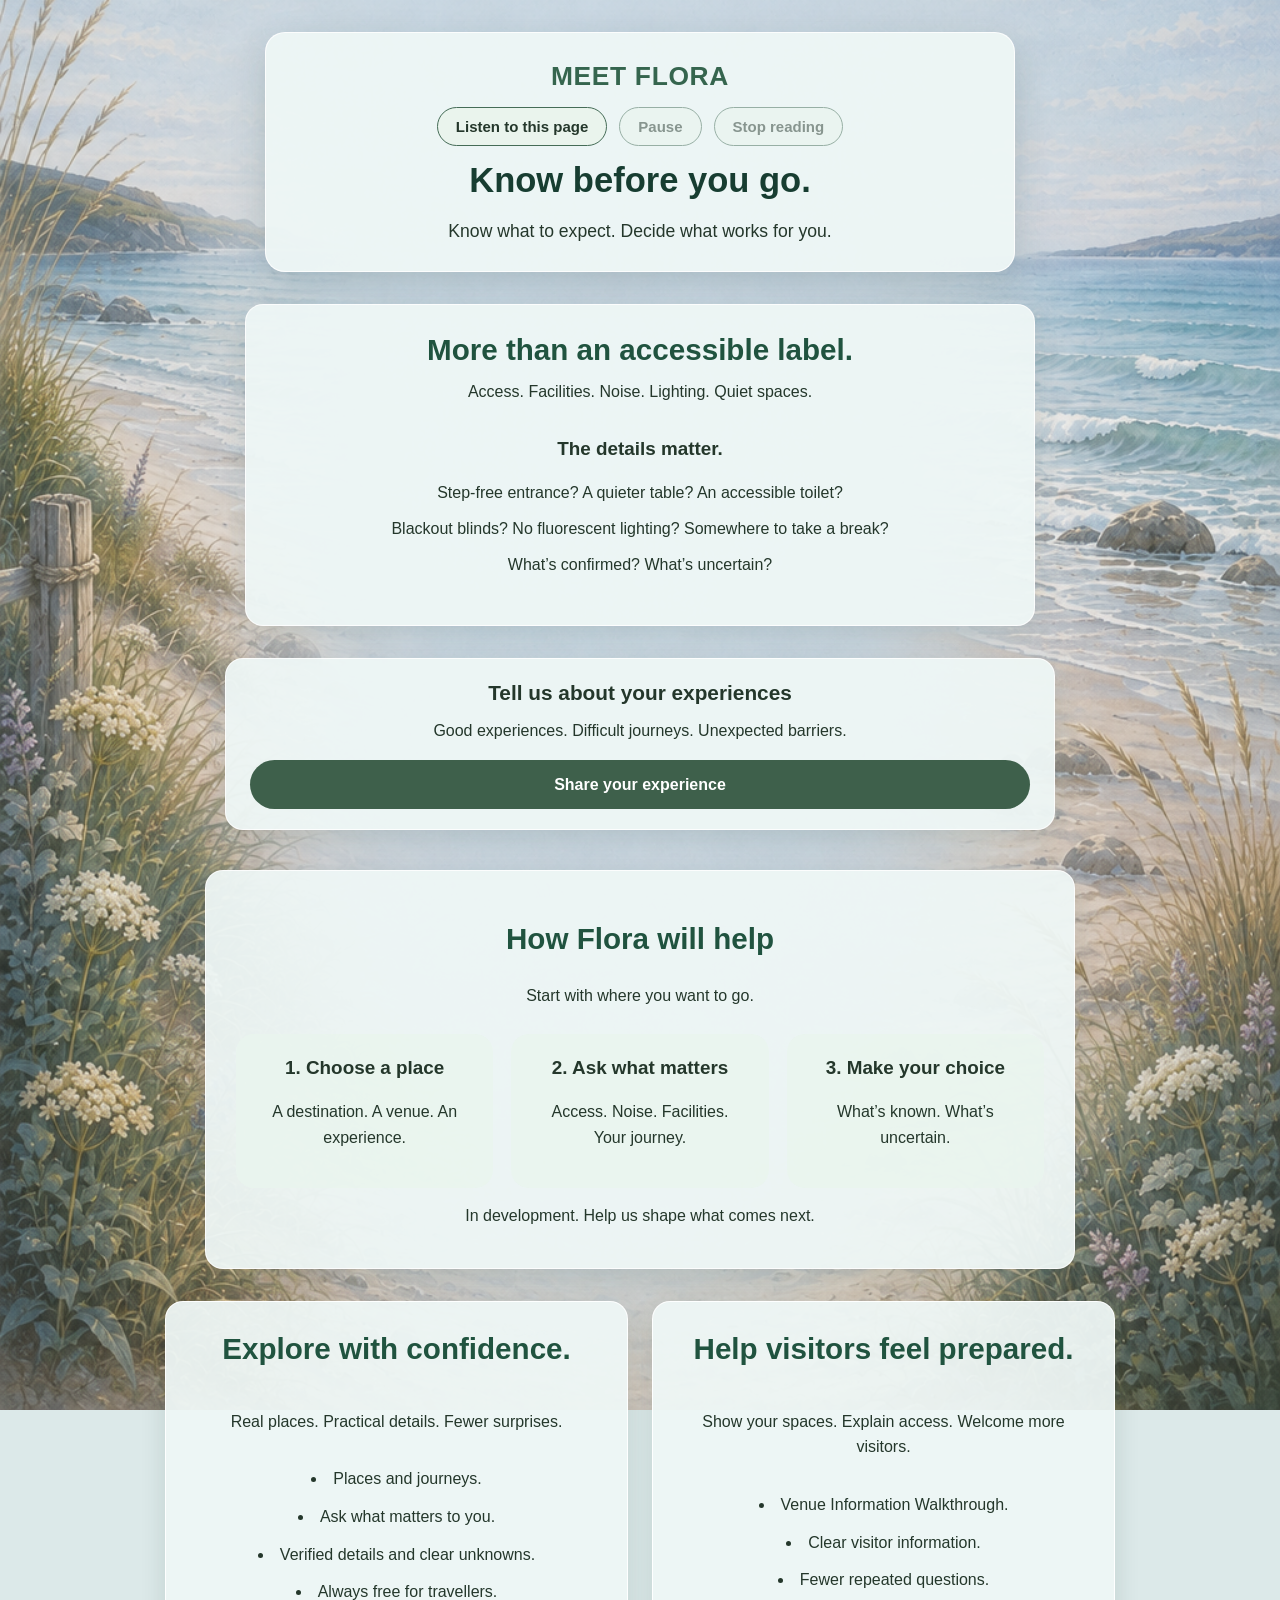
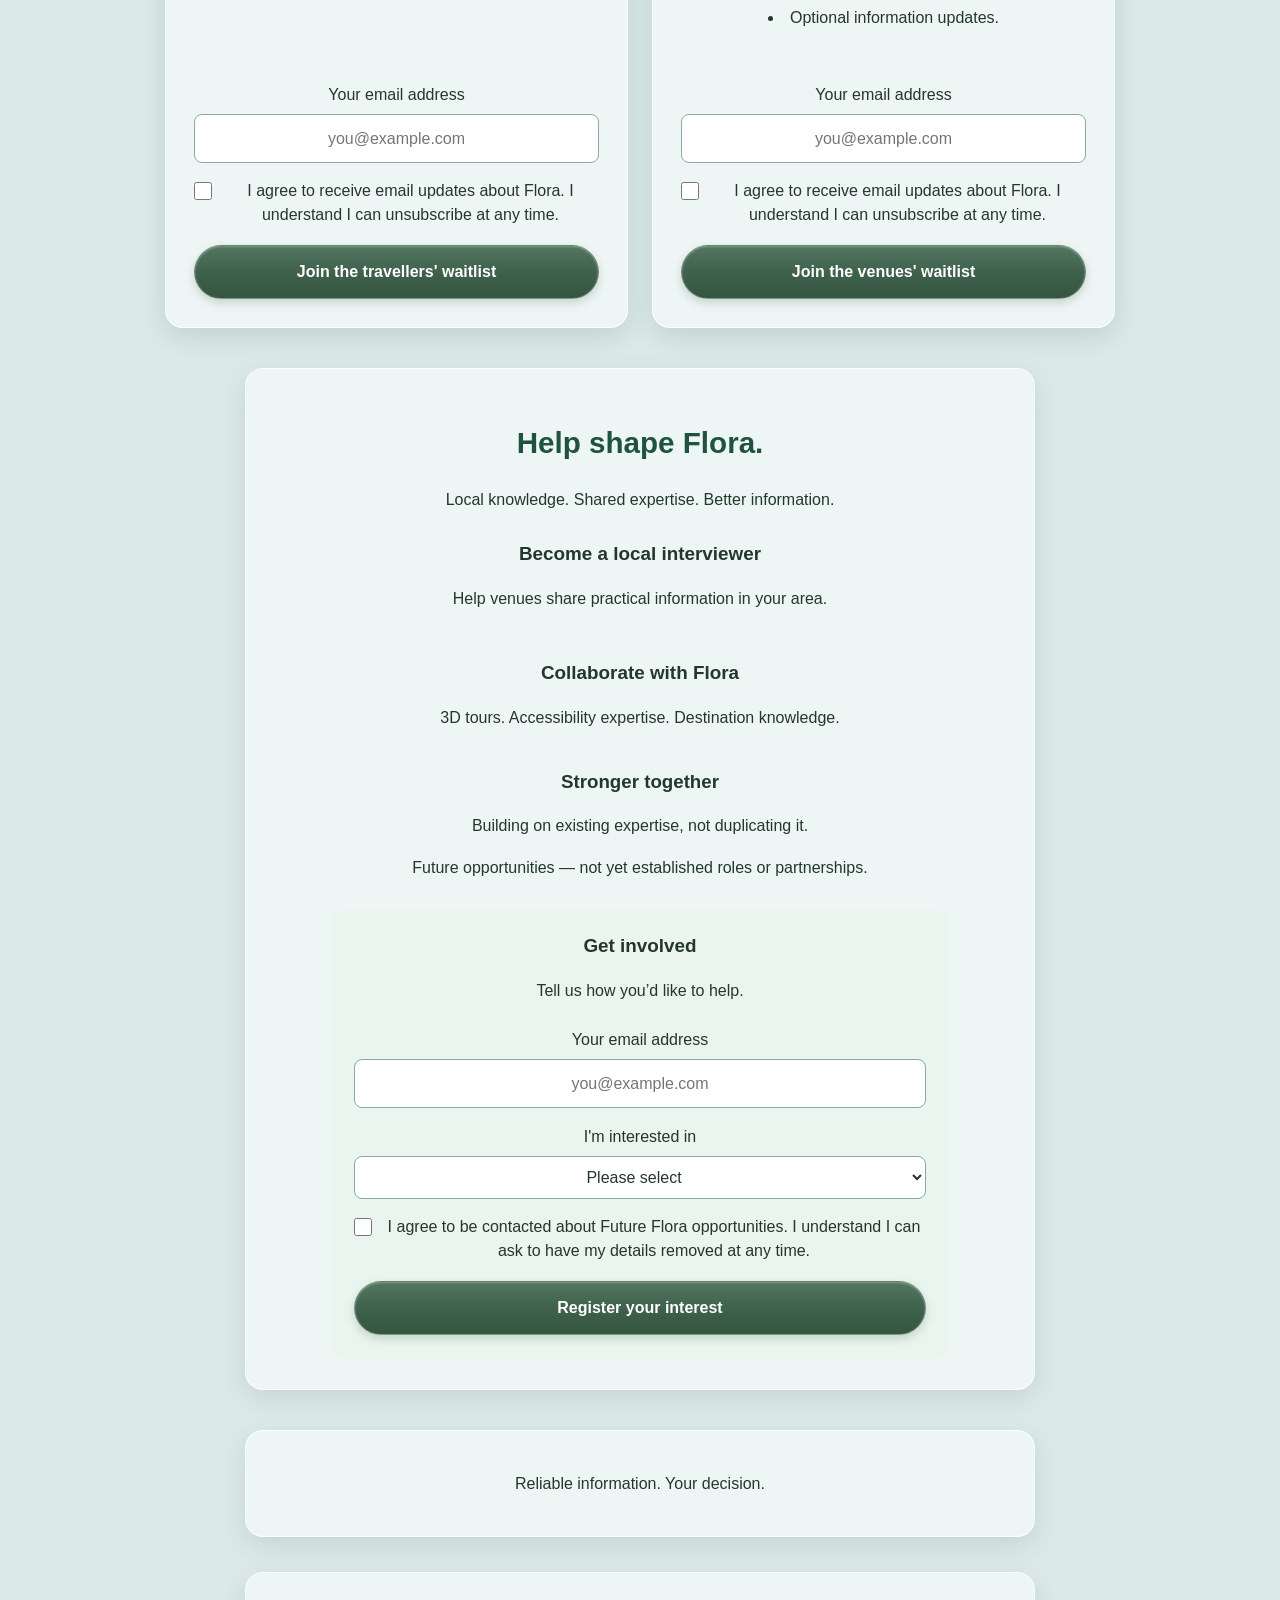
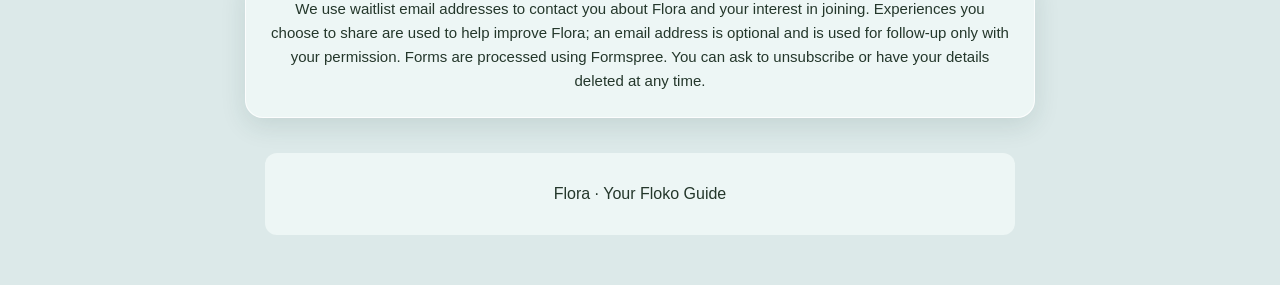
==== index.html @ 8343f41a "Centred_narrower" ====
<!DOCTYPE html>

<html lang="en">
<head>
<meta charset="utf-8"/>
<meta content="width=device-width, initial-scale=1" name="viewport"/>
<title>Meet Flora | Your Floko Guide</title>
<link href="/static/css/flora.css" rel="stylesheet"/>
<style>
* {
    box-sizing: border-box;
}

/* GENERAL PAGE AND BEACH BACKGROUND */

body.flora-conversation-page {
    margin: 0;
    color: #24372b;
    font-family: Arial, Helvetica, sans-serif;
    line-height: 1.6;
    background-color: #dce9e9;
    background-image: url("flora-beach.png");
    background-size: cover;
    background-position: center center;
    background-repeat: no-repeat;
    background-attachment: fixed;
}

.landing {
    max-width: 1050px;
    margin: 0 auto;
    padding: 25px 22px 50px;
    text-align: center;
}

h1, h2, h3 {
    line-height: 1.3;
}

/* INTRODUCTION */

.flora-intro {
    max-width: 860px;
    margin: 0 auto 35px;
    padding: 30px;
    text-align: center;
    background: rgba(235, 245, 247, 0.56);
    border-radius: 20px;
}

.flora-intro h1 {
    font-size: clamp(1.9rem, 3.7vw, 2.8rem);
    margin: 0 0 10px;
}

.flora-intro h2 {
    font-size: clamp(1.15rem, 2.3vw, 1.6rem);
    margin: 0 0 22px;
}

.flora-intro p {
    max-width: 760px;
    margin: 15px auto;
    font-size: 16.5px;
}

/* VOICE CONTROLS */

.flora-voice-controls {
    display: flex;
    flex-wrap: wrap;
    justify-content: center;
    gap: 12px;
    margin: 16px 0 24px;
}

.flora-voice-controls button {
    padding: 10px 18px;
    border: 1px solid #456c57;
    border-radius: 24px;
    background: #eaf4ed;
    color: #24372b;
    font-size: 15px;
    font-weight: 600;
    cursor: pointer;
}

.flora-voice-controls button:hover:not(:disabled) {
    background: #d5e9dc;
}

.flora-voice-controls button:focus-visible {
    outline: 3px solid #24372b;
    outline-offset: 3px;
}

.flora-voice-controls button:disabled {
    opacity: 0.5;
    cursor: not-allowed;
}

/* Soft, translucent panels over the beach photo. */
.flora-intro, .landing-section, .landing-panel, .experience-panel,
.future-flora, .landing-promise, .landing-privacy, .landing-footer {
    -webkit-backdrop-filter: blur(3px);
    backdrop-filter: blur(3px);
}

/* GENERAL SECTIONS */

.landing-section {
    max-width: 850px;
    margin: 40px auto;
    padding: 24px;
    background: rgba(235, 245, 247, 0.68);
    border-radius: 18px;
}

.landing-section > p {
    max-width: 780px;
    margin: 15px auto;
}

.landing-example {
    background: rgba(255,255,255,0.72);
    border-radius: 18px;
    padding: 25px;
    margin: 25px auto 0;
    text-align: left;
}

.landing-example h3 {
    margin-top: 0;
}

/* HOW FLORA WORKS */

.landing-steps {
    display: grid;
    grid-template-columns: repeat(3, minmax(0, 1fr));
    gap: 18px;
    margin-top: 25px;
    text-align: left;
}

.landing-step {
    background: rgba(255,255,255,0.72);
    border-radius: 18px;
    padding: 22px;
    min-width: 0;
}

.landing-step h3 {
    margin-top: 0;
}

/* TRAVELLERS AND VENUES */

.landing-sections {
    display: grid;
    grid-template-columns: repeat(2, minmax(0, 1fr));
    gap: 24px;
    margin: 35px auto;
    text-align: left;
}

.landing-panel {
    display: flex;
    flex-direction: column;
    background: rgba(235, 245, 247, 0.72);
    border-radius: 18px;
    padding: 28px;
    min-width: 0;
}

.landing-panel h2 {
    margin-top: 0;
}

.landing-panel ul,
.future-item ul {
    padding-left: 25px;
}

.landing-panel li,
.future-item li {
    margin-bottom: 12px;
}

/* TRAVELLER COLUMN AND EXPERIENCE BOX */
.experience-panel { max-width: 850px; margin: 30px auto 40px; background: rgba(235,245,247,0.76); border-radius: 18px; padding: 24px 28px; text-align: left; }
.experience-panel h3 { margin: 0 0 12px; font-size: 1.3rem; }
.experience-panel p { margin: 10px 0; }
.experience-panel details { margin-top: 16px; }
.experience-panel summary { display: block; cursor: pointer; text-align: center; padding: 12px 18px; border-radius: 30px; background: #3e604b; color: white; font-weight: bold; }
.experience-panel summary:focus-visible { outline: 3px solid #243f30; outline-offset: 3px; }
.experience-panel textarea { width: 100%; min-height: 130px; padding: 11px 12px; border: 1px solid #8da8a0; border-radius: 8px; font: inherit; resize: vertical; }
.experience-panel .flora-form { margin-top: 16px; }
.experience-panel .flora-form label:not(.waitlist-consent) { display: block; margin: 12px 0 6px; }
.experience-panel .experience-note { font-size: 0.9rem; }

/* FORMS */

.flora-form {
    margin-top: 24px;
    text-align: left;
}

.landing-panel .flora-form {
    margin-top: auto;
    padding-top: 24px;
}

.flora-form > label:not(.waitlist-consent) {
    display: block;
    margin-bottom: 6px;
}

.flora-form input[type="email"],
.flora-form select {
    display: block;
    width: 100%;
    padding: 11px 12px;
    margin-bottom: 16px;
    border: 1px solid #8da8a0;
    border-radius: 8px;
    background: white;
    color: #24372b;
    font: inherit;
    font-size: 16px;
}

.waitlist-consent {
    display: flex;
    align-items: flex-start;
    gap: 10px;
    margin-bottom: 18px;
    font-size: 16px;
    line-height: 1.5;
}

.waitlist-consent input[type="checkbox"] {
    flex: 0 0 18px;
    width: 18px;
    height: 18px;
    margin: 3px 0 0;
    accent-color: #3e604b;
}

.waitlist-consent span {
    flex: 1;
}

/* GREEN BUTTONS */

.flora-form button {
    display: block;
    width: 100%;
    padding: 13px 18px;
    margin-top: 15px;
    background: linear-gradient(
        180deg,
        #52765f 0%,
        #3e604b 55%,
        #345540 100%
    );
    color: white;
    border: 1px solid rgba(255,255,255,0.25);
    border-radius: 30px;
    box-shadow:
        inset 0 1px 2px rgba(255,255,255,0.28),
        0 4px 10px rgba(30,60,40,0.18);
    font: inherit;
    font-weight: bold;
    cursor: pointer;
}

.flora-form button:hover {
    background: #486b54;
}

.flora-form button:focus-visible {
    outline: 3px solid #243f30;
    outline-offset: 3px;
}

/* FUTURE FLORA */

.future-flora {
    background: rgba(235, 245, 247, 0.72);
    border-radius: 18px;
    padding: 30px;
    margin: 40px auto;
}

.future-grid {
    display: grid;
    grid-template-columns: 1fr;
    max-width: 720px;
    gap: 24px;
    margin: 25px auto 0;
    text-align: left;
}

.future-item {
    padding: 5px 12px;
}

.future-item h3 {
    margin-top: 0;
}

.future-registration {
    max-width: 620px;
    margin: 30px auto 0;
    padding: 24px;
    background: rgba(255,255,255,0.72);
    border-radius: 16px;
    text-align: left;
}

.future-registration h3 {
    margin-top: 0;
    text-align: center;
}

.future-note {
    font-size: 16px;
}

/* PROMISE AND FOOTER */

.landing-promise,
.landing-privacy {
    max-width: 760px;
    margin: 35px auto;
    padding: 24px;
    background: rgba(235,245,247,0.72);
    border-radius: 18px;
}

.landing-privacy {
    font-size: 15px;
}

.landing-footer {
    margin-top: 35px;
    padding: 12px;
    background: rgba(235,245,247,0.72);
    border-radius: 12px;
}

/* MOBILE */

@media (max-width: 680px) {
    body.flora-conversation-page {
        background-attachment: scroll;
        background-position: center top;
        background-size: cover;
    }

    .landing {
        padding: 16px 14px 30px;
    }

    .flora-intro {
        padding: 24px 18px;
        background: rgba(235,245,247,0.76);
    }

    .flora-intro p {
        font-size: 16px;
    }

    .landing-sections,
    .landing-steps,
    .future-grid {
        grid-template-columns: 1fr;
    }

    .landing-section,
    .landing-panel,
    .landing-step,
    .landing-example,
    .future-flora {
        padding: 20px;
    }

    .future-registration {
        padding: 18px;
    }

    .landing-section h2,
    .landing-panel h2,
    .future-flora h2,
    .landing-promise h2 {
        font-size: 1.6rem;
    }
}

.landing-section h2,
.landing-panel h2,
.future-flora h2,
.landing-promise h2 {
    line-height: 1.3;
}

@media (min-width: 681px) {
    .landing-section h2,
    .landing-panel h2,
    .future-flora h2,
    .landing-promise h2 {
        font-size: 1.85rem;
    }
}

.landing-step h3,
.landing-example h3,
.future-item h3,
.future-registration h3 {
    font-size: 1.18rem;
}

@media (prefers-reduced-motion: reduce) {
    html {
        scroll-behavior: auto;
    }
}

/* COASTAL FLORA: clearer hierarchy, more coastline, fewer pale boxes */
.landing { max-width: 1120px; padding-top: 32px; }
.flora-intro {
    max-width: 790px;
    padding: 30px 30px 38px;
    margin-bottom: 48px;
    background: linear-gradient(135deg, rgba(250,253,249,.94), rgba(235,247,242,.84));
    border: 1px solid rgba(255,255,255,.85);
    box-shadow: 0 12px 35px rgba(25,62,59,.17);
}
.flora-kicker { margin: 0 0 8px !important; font-size: .86rem !important; font-weight: 800; letter-spacing: .18em; color: #35654e; }
.flora-intro h1 { font-size: clamp(2.45rem,5.2vw,4rem); line-height: 1.12; margin: 20px 0 12px; color: #173d31; }
.flora-intro > p:last-child { font-size: clamp(1.05rem,1.8vw,1.3rem); font-weight: 500; margin-bottom: 0; }
.flora-voice-controls { margin: 10px 0 14px; }
.landing-section, .experience-panel, .future-flora, .landing-promise, .landing-privacy {
    max-width: 790px;
    background: rgba(250,253,250,.88);
    border: 1px solid rgba(255,255,255,.8);
    box-shadow: 0 8px 26px rgba(25,62,59,.12);
    -webkit-backdrop-filter: none;
    backdrop-filter: none;
}
.landing-section { margin: 32px auto; padding: 24px 30px; }
.landing-section h2, .future-flora h2 { color: #20533f; }
.landing-example, .landing-step, .future-registration { background: rgba(234,245,238,.88); }
.landing-sections { max-width: 900px; background: transparent; margin: 32px auto; }
.landing-panel { background: rgba(250,253,250,.94); border: 1px solid rgba(255,255,255,.9); box-shadow: 0 8px 26px rgba(25,62,59,.14); }
.landing-panel h2 { color: #20533f; }
.landing-footer { max-width: 790px; background: rgba(250,253,250,.85); }
@media (max-width:680px) {
 .landing { padding: 16px 12px 30px; }
 .flora-intro { padding: 22px 16px 26px; margin-bottom: 28px; }
 .flora-intro h1 { font-size: clamp(2.15rem,9vw,3rem); }
 .landing-section, .experience-panel, .future-flora, .landing-promise, .landing-privacy { background: rgba(250,253,250,.95); }
 .landing-section { padding: 20px; }
}
/* Coastal refinement: compact top cards and clear primary headline */
@media (min-width: 681px) {
  .flora-intro { max-width: 620px; padding: 22px 26px 28px; margin-bottom: 28px; }
  .flora-intro h1 { font-size: clamp(2.6rem, 4.5vw, 3.65rem); margin: 12px 0 10px; }
  .landing > .landing-section:first-of-type { max-width: 660px; padding: 22px 24px; }
  .landing > .landing-section:first-of-type .landing-example { padding: 17px 22px; margin-top: 16px; }
  .landing > .landing-section:first-of-type h2 { margin: 4px 0 10px; }
  .landing > .landing-section:first-of-type p { margin: 10px auto; }
}
.flora-intro .flora-kicker { font-size: .88rem !important; letter-spacing: .12em; }
.flora-intro h1 { font-weight: 800; }
@media (max-width: 680px) {
  .flora-intro { max-width: 100%; }
  .landing > .landing-section:first-of-type { max-width: 100%; }
}

/* Coastal refinement 2: balanced headings and compact opening panels */
@media (min-width: 681px) {
  .flora-intro { max-width: 690px; padding: 22px 30px 26px; margin-bottom: 26px; }
  .flora-intro .flora-kicker { font-size: 1.65rem !important; letter-spacing: .025em; margin: 0 0 8px !important; }
  .flora-intro h1 { font-size: clamp(2.3rem, 3.1vw, 2.8rem); margin: 10px 0 8px; line-height: 1.2; }
  .flora-intro > p:last-child { font-size: 1.1rem; }
  .landing > .landing-section:first-of-type { max-width: 690px; padding: 22px 24px; }
  .landing > .landing-section:first-of-type .landing-example { max-width: 620px; padding: 16px 20px; }
  .landing > .experience-panel { max-width: 690px; padding: 20px 24px; }
}
@media (max-width: 680px) {
  .flora-intro .flora-kicker { font-size: 1.35rem !important; letter-spacing: .025em; }
  .flora-intro h1 { font-size: clamp(2rem, 7vw, 2.55rem); }
}

/* Coastal refinement 3: consistent panels and better proportions */
@media (min-width: 681px) {
  .flora-intro { max-width: 720px; }
  .flora-intro h1 { font-size: clamp(2.15rem, 2.7vw, 2.65rem); white-space: nowrap; }
  .landing > .experience-panel { max-width: 620px; }
}
/* Keep each panel a single even tone, including behind its writing. */
.flora-intro, .landing-section, .experience-panel, .landing-panel,
.future-flora, .landing-promise, .landing-privacy, .landing-footer {
  background: rgba(239, 247, 246, .94);
  -webkit-backdrop-filter: none;
  backdrop-filter: none;
}
/* The example is part of its parent panel, not a differently tinted patch. */
.landing-example { background: transparent; }
@media (max-width: 680px) {
  .flora-intro h1 { font-size: clamp(1.75rem, 6.6vw, 2.45rem); }
  .flora-intro, .landing-section, .experience-panel { background: rgba(239,247,246,.96); }
}

/* Keep the opening panels in a gentle stepped width hierarchy. */
@media (min-width: 681px) {
  .flora-intro { max-width: 650px; }
  .landing > .landing-section:first-of-type { max-width: 720px; }
  .landing > .experience-panel { max-width: 620px; }
}

/* Visibly stepped widths: larger differences between panels. */
@media (min-width: 681px) {
  .landing > header.flora-intro { width: 100%; max-width: 550px; }
  .landing > section.landing-section:first-of-type { width: 100%; max-width: 680px; }
  .landing > section.experience-panel { width: 100%; max-width: 740px; }
  .landing > section.experience-panel + section.landing-section { width: 100%; max-width: 800px; }
}

/* Progressive, centred panel widths, desktop only. */
@media (min-width: 681px) {
  main.landing > header.flora-intro {
    width: 100% !important; max-width: 750px !important;
    margin-left: auto !important; margin-right: auto !important;
  }
  main.landing > section.landing-section:first-of-type {
    width: 100% !important; max-width: 825px !important;
    margin-left: auto !important; margin-right: auto !important;
  }
  main.landing > section.experience-panel {
    width: 100% !important; max-width: 900px !important;
    margin-left: auto !important; margin-right: auto !important;
  }
  main.landing > section.experience-panel + section.landing-section {
    width: 100% !important; max-width: 950px !important;
    margin-left: auto !important; margin-right: auto !important;
  }
  main.landing > div.landing-sections {
    width: 100% !important; max-width: 1050px !important;
    margin-left: auto !important; margin-right: auto !important;
  }
}
main.landing > section.landing-section:first-of-type,
main.landing > section.experience-panel {
  text-align: center;
}
main.landing > section.landing-section:first-of-type .landing-example {
  text-align: center;
}
main.landing > section.experience-panel details { text-align: center; }
main.landing > section.experience-panel details[open] .flora-form { text-align: left; }

/* Centre the closing Flora signature panel without altering other sections. */
main.landing > footer.landing-footer {
  width: 100%;
  max-width: 790px;
  margin-left: auto !important;
  margin-right: auto !important;
  text-align: center;
}

/* Final layout: restrained, progressively wider panels and centred copy. */
@media (min-width: 681px) {
  main.landing > header.flora-intro { max-width: 750px !important; }
  main.landing > section.landing-section:first-of-type { max-width: 790px !important; }
  main.landing > section.experience-panel { max-width: 830px !important; }
  main.landing > section.experience-panel + section.landing-section { max-width: 870px !important; }
  main.landing > div.landing-sections { max-width: 950px !important; }
}
main.landing > header.flora-intro,
main.landing > section.landing-section,
main.landing > section.experience-panel,
main.landing > div.landing-sections,
main.landing > section.future-flora,
main.landing > section.landing-promise,
main.landing > p.landing-privacy,
main.landing > footer.landing-footer {
  margin-left: auto !important;
  margin-right: auto !important;
  text-align: center !important;
}
main.landing .landing-panel,
main.landing .landing-step,
main.landing .future-item,
main.landing .future-registration { text-align: center !important; }
main.landing .landing-panel ul,
main.landing .future-item ul {
  list-style-position: inside;
  padding-left: 0;
  text-align: center;
}
main.landing .flora-form { text-align: center !important; }
main.landing .flora-form label { text-align: center !important; }
main.landing .flora-form input[type="email"],
main.landing .flora-form select { text-align: center; }
main.landing .waitlist-consent { justify-content: center; }
main.landing > footer.landing-footer { max-width: 750px !important; }

</style>
</head>
<body class="flora-conversation-page">
<main class="landing">
<!-- INTRODUCTION -->
<header class="flora-intro">
<p class="flora-kicker">MEET FLORA</p>
<div aria-label="Page audio controls" class="flora-voice-controls" role="group">
<button id="flora-listen" type="button">Listen to this page
            </button>
<button disabled="" id="flora-pause" type="button">Pause
            </button>
<button disabled="" id="flora-stop" type="button">Stop reading
            </button>
</div>
<h1>Know before you go.</h1>
<p>Know what to expect. Decide what works for you.</p>


</header>
<!-- WHY FLORA -->
<section class="landing-section">
<h2>More than an accessible label.</h2>
<p>Access. Facilities. Noise. Lighting. Quiet spaces.</p>


<div class="landing-example">
<h3>The details matter.</h3>
<p>Step-free entrance? A quieter table? An accessible toilet?</p>
<p>Blackout blinds? No fluorescent lighting? Somewhere to take a break?</p>
<p>What’s confirmed? What’s uncertain?</p>

</div>
</section>
<!-- VISITOR EXPERIENCES -->
<section aria-labelledby="experience-heading" class="experience-panel">
<h3 id="experience-heading">Tell us about your experiences</h3>
<p>Good experiences. Difficult journeys. Unexpected barriers.</p>

<details>
<summary>Share your experience</summary>
<!-- Uses the existing traveller Formspree inbox until a dedicated form is configured. -->
<form action="https://formspree.io/f/xoeenlkw" class="flora-form" method="POST">
<input name="submission_type" type="hidden" value="Flora experience"/>
<label for="experience-message">What happened?</label>
<textarea id="experience-message" maxlength="5000" name="experience" placeholder="Tell us what worked well, what was difficult, or what information would have helped." required=""></textarea>
<label for="experience-email">Email address (optional)</label>
<input autocomplete="email" id="experience-email" name="email" placeholder="you@example.com" type="email"/>
<label class="waitlist-consent">
<input name="follow_up_permission" type="checkbox" value="yes"/>
<span>You may contact me about this experience (optional).</span>
</label>
<p class="experience-note">Please avoid including sensitive personal or medical details. Your experience may help improve Flora; we won't publish your story without asking you first.</p>
<button type="submit">Send your experience</button>
</form>
</details>
</section>
<!-- HOW FLORA WILL HELP -->
<section class="landing-section">
<h2>How Flora will help</h2>
<p>Start with where you want to go.</p>
<div class="landing-steps">
<div class="landing-step">
<h3>1. Choose a place</h3>
<p>A destination. A venue. An experience.</p>
</div>
<div class="landing-step">
<h3>2. Ask what matters</h3>
<p>Access. Noise. Facilities. Your journey.</p>
</div>
<div class="landing-step">
<h3>3. Make your choice</h3>
<p>What’s known. What’s uncertain.</p>
</div>
</div>
<p class="future-note">In development. Help us shape what comes next.</p>
</section>
<!-- TRAVELLERS AND VENUES -->
<div class="landing-sections">
<section class="landing-panel">
<h2>Explore with confidence.</h2>
<p>Real places. Practical details. Fewer surprises.</p>
<ul>
<li>Places and journeys.</li>
<li>Ask what matters to you.</li>
<li>Verified details and clear unknowns.</li>
<li>Always free for travellers.</li>
</ul>
<form action="https://formspree.io/f/xoeenlkw" class="flora-form" method="POST">
<label for="traveller-email">
                    Your email address
                </label>
<input autocomplete="email" id="traveller-email" name="email" placeholder="you@example.com" required="" type="email"/>
<label class="waitlist-consent">
<input name="consent" required="" type="checkbox" value="yes"/>
<span>
                        I agree to receive email updates about Flora.
                        I understand I can unsubscribe at any time.
                    </span>
</label>
<button type="submit">
                    Join the travellers' waitlist
                </button>
</form>
</section>
<section class="landing-panel">
<h2>Help visitors feel prepared.</h2>
<p>Show your spaces. Explain access. Welcome more visitors.</p>
<ul>
<li>Venue Information Walkthrough.</li>
<li>Clear visitor information.</li>
<li>Fewer repeated questions.</li>
<li>Optional information updates.</li>
</ul>
<form action="https://formspree.io/f/mgaalznz" class="flora-form" method="POST">
<label for="venue-email">
                    Your email address
                </label>
<input autocomplete="email" id="venue-email" name="email" placeholder="you@example.com" required="" type="email"/>
<label class="waitlist-consent">
<input name="consent" required="" type="checkbox" value="yes"/>
<span>
                        I agree to receive email updates about Flora.
                        I understand I can unsubscribe at any time.
                    </span>
</label>
<button type="submit">
                    Join the venues' waitlist
                </button>
</form>
</section>
</div>
<!-- FUTURE FLORA -->
<section class="future-flora">
<h2>Help shape Flora.</h2>
<p>Local knowledge. Shared expertise. Better information.</p>

<div class="future-grid">
<div class="future-item">
<h3>Become a local interviewer</h3>
<p>Help venues share practical information in your area.</p>

</div>
<div class="future-item">
<h3>Collaborate with Flora</h3>
<p>3D tours. Accessibility expertise. Destination knowledge.</p>


</div>
</div>
<h3>Stronger together</h3>
<p>Building on existing expertise, not duplicating it.</p>
<p class="future-note">Future opportunities — not yet established roles or partnerships.</p>
<!-- FUTURE FLORA FORM -->
<div class="future-registration">
<h3>Get involved</h3>
<p>Tell us how you’d like to help.</p>
<form action="https://formspree.io/f/myeebzgp" class="flora-form" method="POST">
<label for="future-email">
                    Your email address
                </label>
<input autocomplete="email" id="future-email" name="email" placeholder="you@example.com" required="" type="email"/>
<label for="future-interest">
                    I'm interested in
                </label>
<select id="future-interest" name="interest" required="">
<option disabled="" selected="" value="">
                        Please select
                    </option>
<option value="local-interviewer">
                        Becoming a local venue interviewer
                    </option>
<option value="collaboration">
                        Collaborating with Flora
                    </option>
<option value="both">
                        Both
                    </option>
</select>
<label class="waitlist-consent">
<input name="consent" required="" type="checkbox" value="yes"/>
<span>
                        I agree to be contacted about
                        Future Flora opportunities.
                        I understand I can ask to have
                        my details removed at any time.
                    </span>
</label>
<button type="submit">
                    Register your interest
                </button>
</form>
</div>
</section>
<!-- CLOSING THOUGHT -->
<section class="landing-promise">
<p>Reliable information. Your decision.</p>
</section>
<!-- PRIVACY -->
<p class="landing-privacy">
        We use waitlist email addresses to contact you about Flora
        and your interest in joining. Experiences you choose to share
        are used to help improve Flora; an email address is optional
        and is used for follow-up only with your permission.
        Forms are processed using Formspree.
        You can ask to unsubscribe or have your
        details deleted at any time.
    </p>
<footer class="landing-footer">
<p>Flora · Your Floko Guide</p>
</footer>
</main>
<script>
document.addEventListener("DOMContentLoaded", function () {
    const listenButton = document.getElementById("flora-listen");
    const pauseButton = document.getElementById("flora-pause");
    const stopButton = document.getElementById("flora-stop");
    const page = document.querySelector("main.landing");

    if (!listenButton || !pauseButton || !stopButton || !page) {
        return;
    }


    const synth = window.speechSynthesis;
    const browserVoiceAvailable = "speechSynthesis" in window;

    let paragraphs = [];
    let currentIndex = 0;
    let reading = false;
    let paused = false;
    let session = 0;
    let currentAudio = null;
    let currentAudioUrl = null;
    let activeRequest = null;

    function chooseVoice() {
        if (!browserVoiceAvailable) return null;

        const voices = synth.getVoices();

        return (
            voices.find(v =>
                v.lang === "en-GB" &&
                v.name.includes("Libby Online")
            ) ||
            voices.find(v => v.lang === "en-GB") ||
            null
        );
    }

    function updateButtons() {
        listenButton.disabled = reading;
        pauseButton.disabled = !reading;
        stopButton.disabled = !reading;

        pauseButton.textContent = paused
            ? "Resume"
            : "Pause";

        pauseButton.setAttribute(
            "aria-label",
            paused ? "Resume reading" : "Pause reading"
        );
    }

    function clearAudio() {
        if (currentAudio) {
            currentAudio.pause();
            currentAudio.onended = null;
            currentAudio.onerror = null;
            currentAudio = null;
        }

        if (currentAudioUrl) {
            URL.revokeObjectURL(currentAudioUrl);
            currentAudioUrl = null;
        }
    }

    function stopReading() {
        session++;
        reading = false;
        paused = false;

        if (activeRequest) {
            activeRequest.abort();
            activeRequest = null;
        }

        clearAudio();

        if (browserVoiceAvailable) {
            synth.cancel();
        }

        updateButtons();
    }

    function speakWithLibby(text, mySession) {
        if (!browserVoiceAvailable) {
            stopReading();
            return;
        }

        const speech = new SpeechSynthesisUtterance(text);
        const voice = chooseVoice();

        if (voice) speech.voice = voice;

        speech.lang = "en-GB";
        speech.rate = 0.95;
        speech.pitch = 1;
        speech.volume = 1;

        speech.onend = function () {
            if (mySession !== session) return;
            currentIndex++;
            speakNext(mySession);
        };

        speech.onerror = function (event) {
            if (mySession !== session) return;

            if (event.error !== "canceled" &&
                event.error !== "interrupted") {
                stopReading();
            }
        };

        synth.speak(speech);

        if (paused) synth.pause();
    }

    async function speakNext(mySession) {
        if (!reading || paused || mySession !== session) {
            return;
        }

        if (currentIndex >= paragraphs.length) {
            stopReading();
            return;
        }

        const text = paragraphs[currentIndex];

        // Static GitHub Pages cannot run the Python Cartesia endpoint.
        // Use browser speech there; use Cartesia when served by the Python app.
        const staticHosting = window.location.hostname.endsWith("github.io");
        if (staticHosting || text.length > 500) {
            speakWithLibby(text, mySession);
            return;
        }

        const controller = new AbortController();
        activeRequest = controller;

        try {
            const response = await fetch("/api/flora/voice", {
                method: "POST",
                headers: {
                    "Content-Type": "application/json"
                },
                body: JSON.stringify({ text: text }),
                signal: controller.signal
            });

            if (!response.ok) {
                throw new Error("Voice service unavailable");
            }

            const audioBlob = await response.blob();

            if (mySession !== session || !reading) return;

            activeRequest = null;

            currentAudioUrl = URL.createObjectURL(audioBlob);
            currentAudio = new Audio(currentAudioUrl);

            currentAudio.onended = function () {
                if (mySession !== session) return;

                clearAudio();
                currentIndex++;
                speakNext(mySession);
            };

            currentAudio.onerror = function () {
                if (mySession !== session) return;

                clearAudio();
                speakWithLibby(text, mySession);
            };

            if (!paused) {
                await currentAudio.play();
            }

        } catch (error) {
            if (mySession !== session || !reading) return;

            activeRequest = null;
            clearAudio();

            if (error.name !== "AbortError") {
                speakWithLibby(text, mySession);
            }
        }
    }

    listenButton.addEventListener("click", function () {
        stopReading();

        paragraphs = Array.from(
            page.querySelectorAll("h1, h2, h3, p, li")
        )
        .filter(element =>
            !element.closest(
                ".flora-voice-controls, .flora-form"
            )
        )
        .map(element =>
            element.textContent.replace(/\s+/g, " ").trim()
        )
        .filter(Boolean)
.flatMap(text => {
    const chunks = [];
    let remaining = text;

    while (remaining.length > 450) {
        let splitAt = remaining.lastIndexOf(" ", 450);
        if (splitAt < 1) splitAt = 450;

        chunks.push(remaining.slice(0, splitAt).trim());
        remaining = remaining.slice(splitAt).trim();
    }

    if (remaining) chunks.push(remaining);

    return chunks;
});

        if (!paragraphs.length) return;

        currentIndex = 0;
        reading = true;
        paused = false;

        updateButtons();
        speakNext(session);
    });

    pauseButton.addEventListener("click", function () {
        if (!reading) return;

        if (paused) {
            paused = false;

            if (currentAudio) {
                currentAudio.play().catch(() => stopReading());
            } else if (browserVoiceAvailable) {
                synth.resume();
            } else {
                speakNext(session);
            }
        } else {
            paused = true;

            if (currentAudio) {
                currentAudio.pause();
            }

            if (browserVoiceAvailable) {
                synth.pause();
            }
        }

        updateButtons();
    });

    stopButton.addEventListener("click", stopReading);
    window.addEventListener("pagehide", stopReading);

    updateButtons();
});
</script>
</body>
</html>
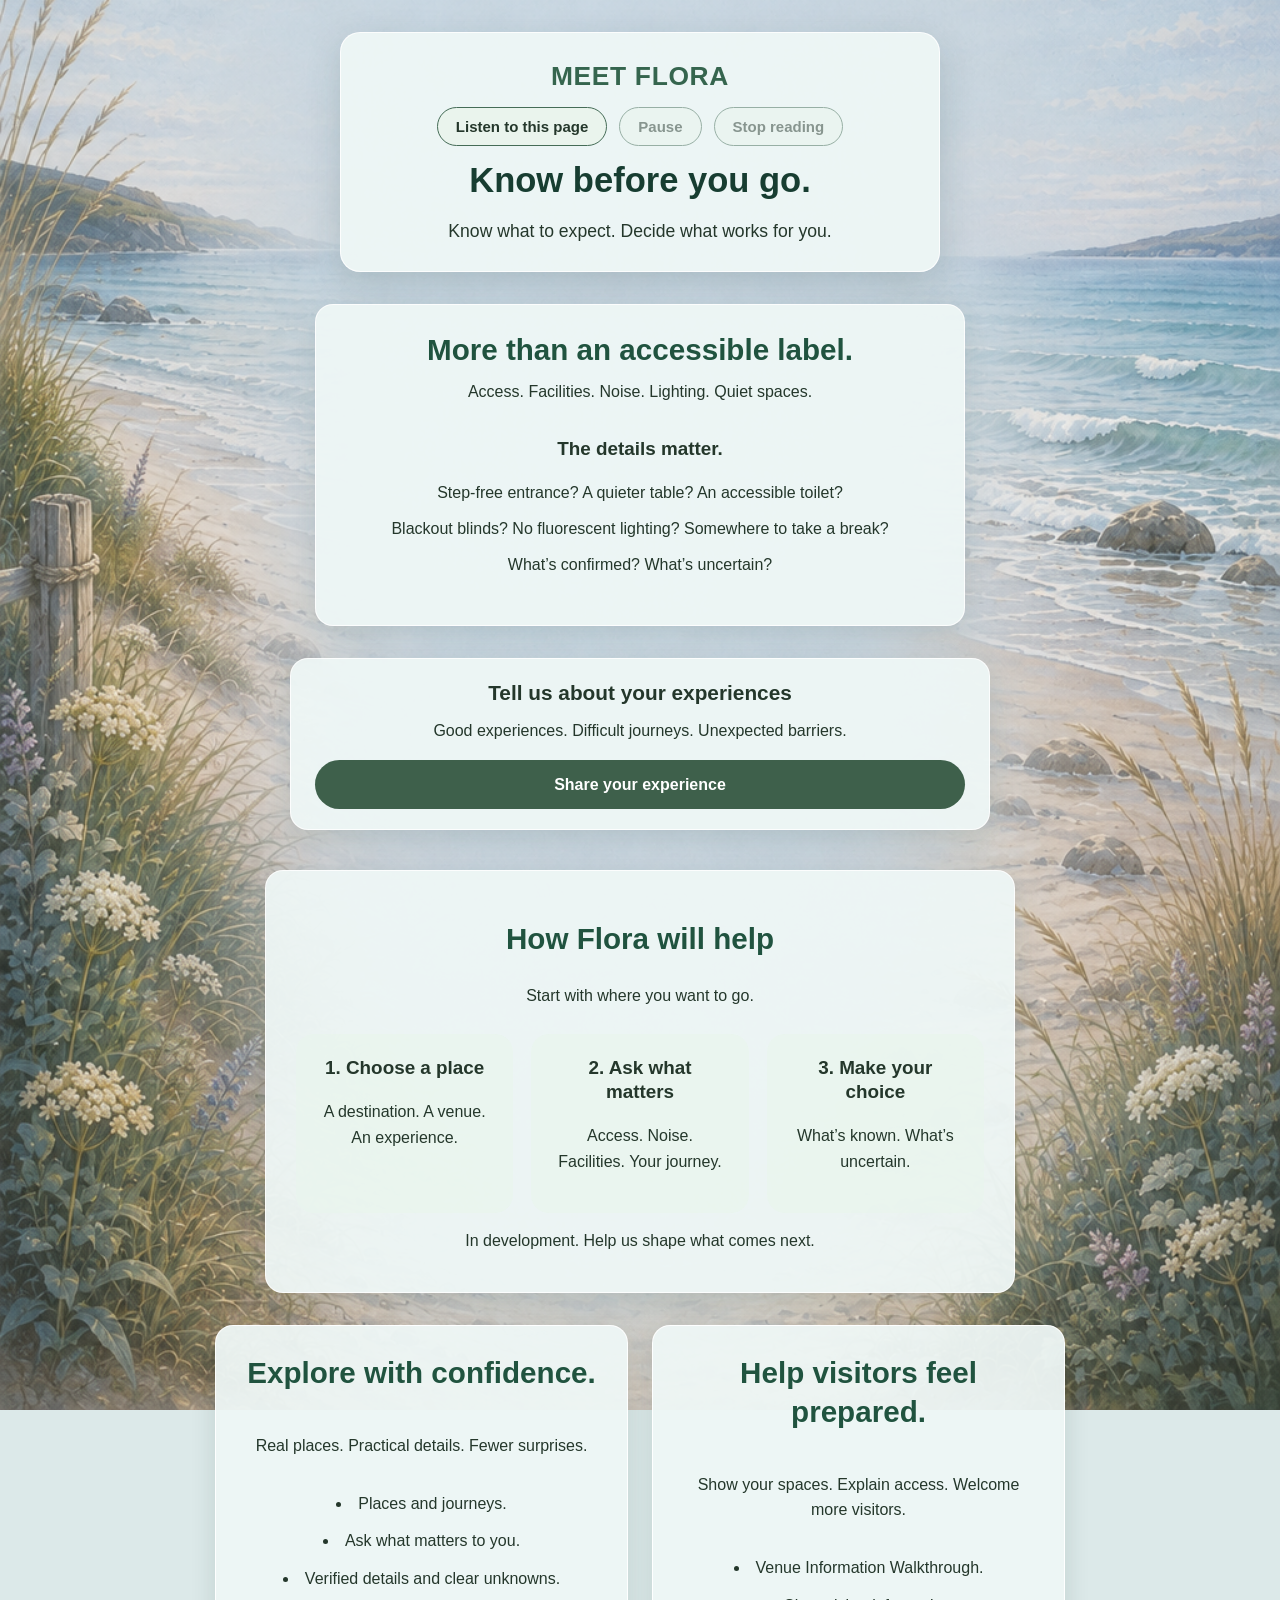
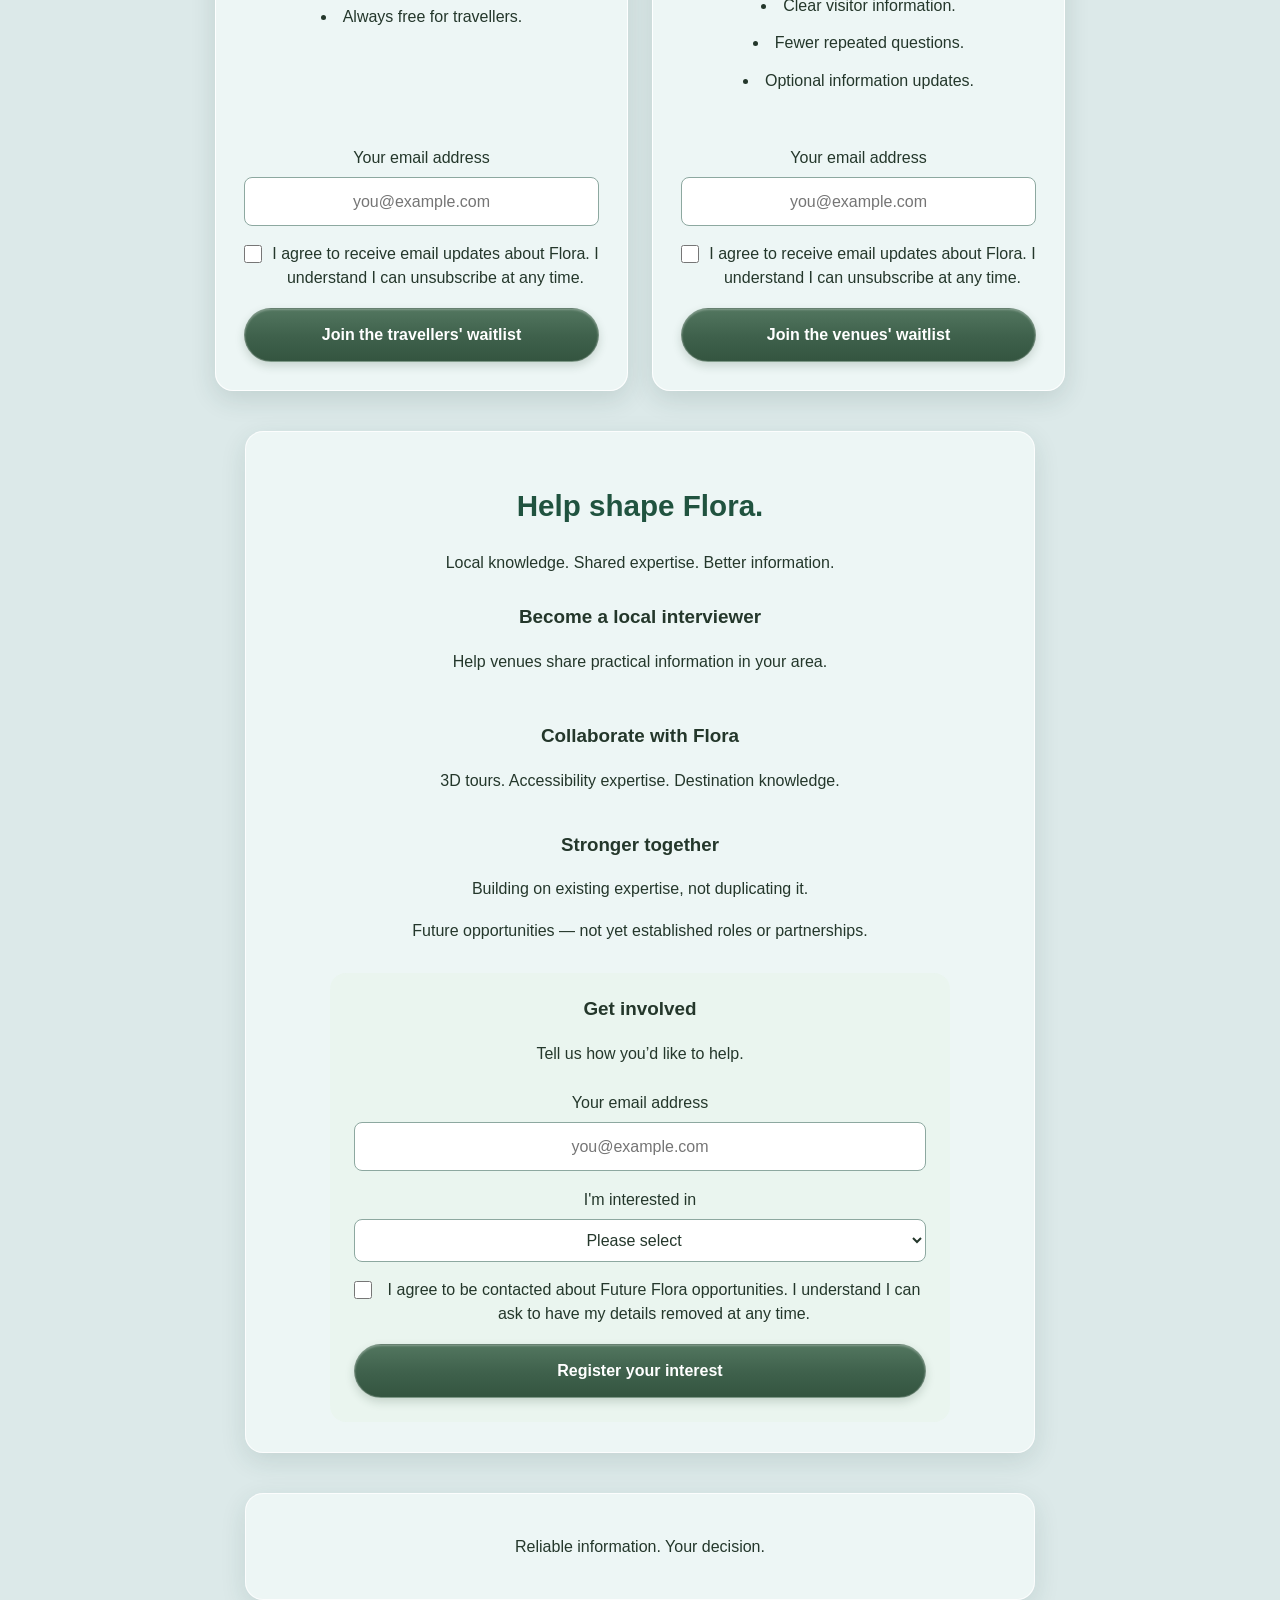
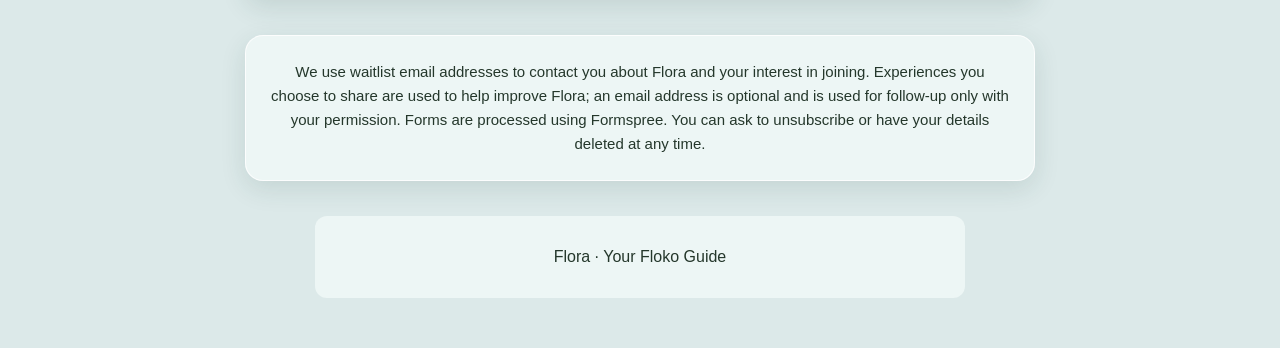
==== commit a712b3ae: "Compact staircase Add media query for compact staircase layout adjustments." ====
--- a/index.html
+++ b/index.html
@@ -609,6 +609,15 @@
 main.landing .waitlist-consent { justify-content: center; }
 main.landing > footer.landing-footer { max-width: 750px !important; }
 
+/* Final compact staircase: widths apply to the entire panel, not its content. */
+@media (min-width: 681px) {
+  main.landing > header.flora-intro { width: min(100%, 600px) !important; max-width: 600px !important; }
+  main.landing > section.landing-section:first-of-type { width: min(100%, 650px) !important; max-width: 650px !important; }
+  main.landing > section.experience-panel { width: min(100%, 700px) !important; max-width: 700px !important; }
+  main.landing > section.experience-panel + section.landing-section { width: min(100%, 750px) !important; max-width: 750px !important; }
+  main.landing > div.landing-sections { width: min(100%, 850px) !important; max-width: 850px !important; }
+  main.landing > footer.landing-footer { width: min(100%, 650px) !important; max-width: 650px !important; }
+}
 </style>
 </head>
 <body class="flora-conversation-page">
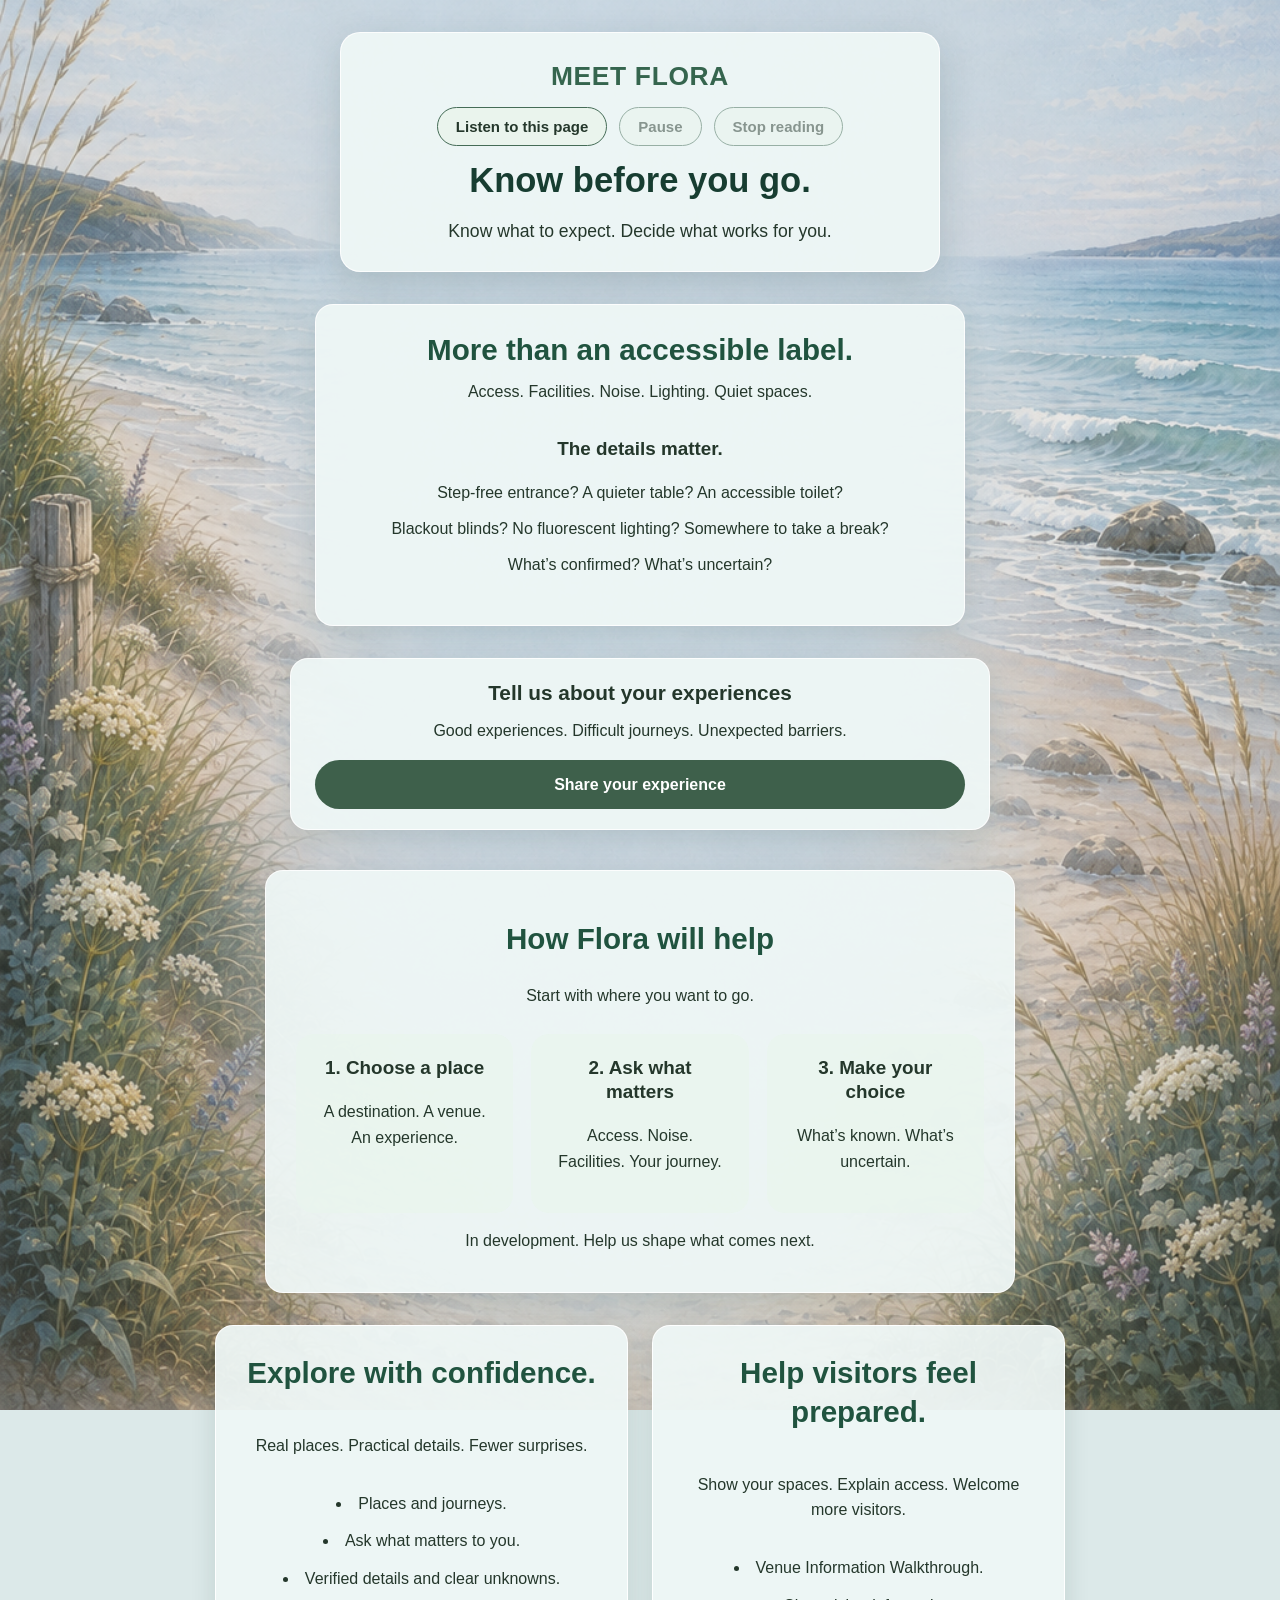
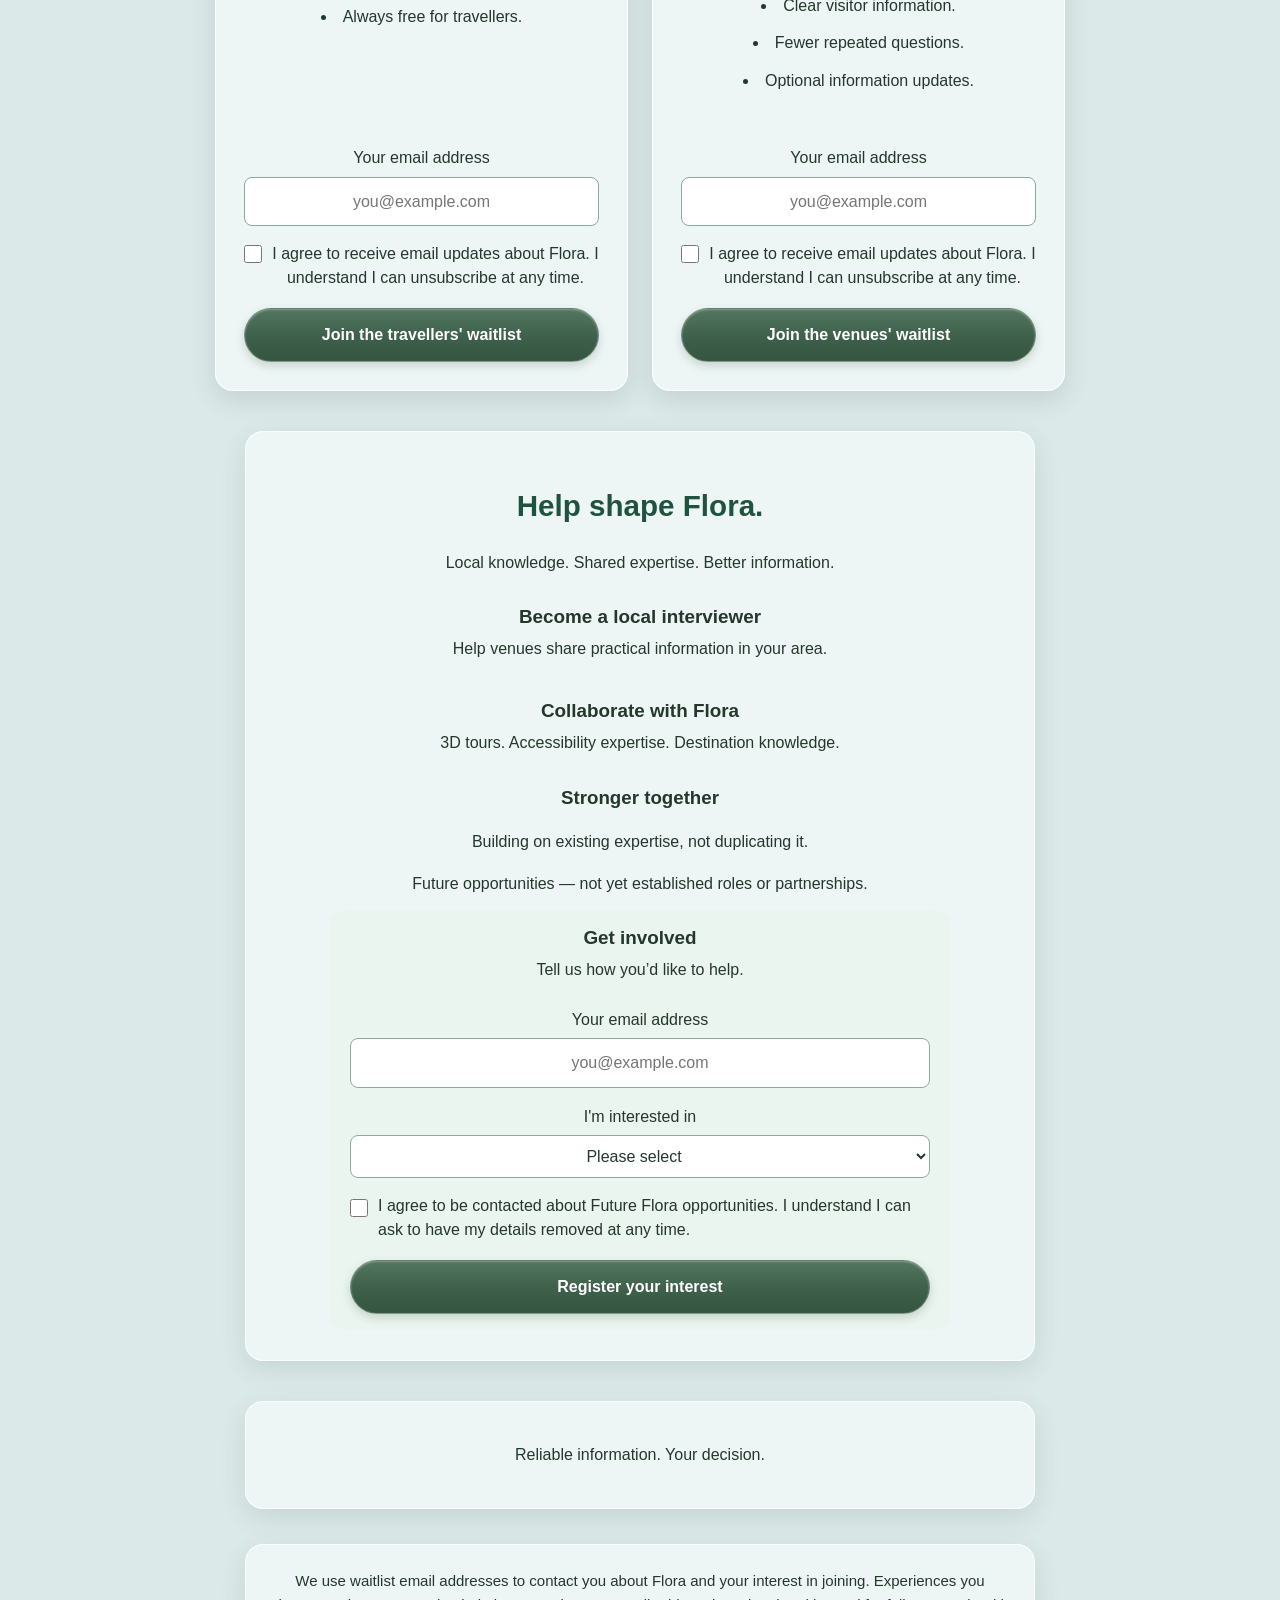
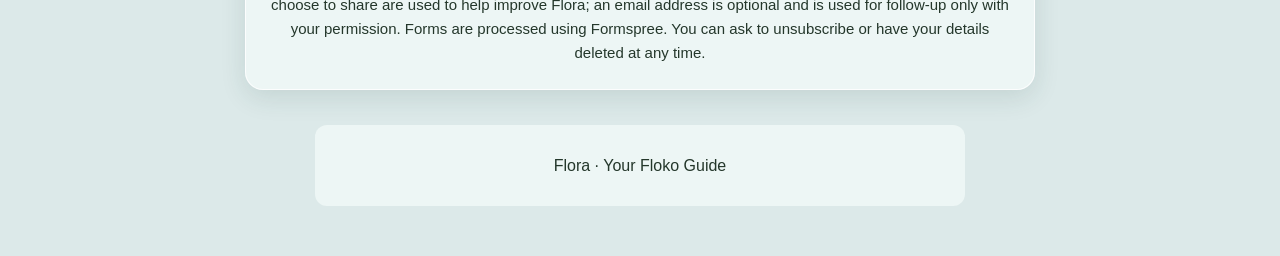
==== commit d2036ab0: "Changes to spacing centring Added CSS styles for future grid and registration form." ====
--- a/index.html
+++ b/index.html
@@ -41,7 +41,7 @@
 /* INTRODUCTION */
 
 .flora-intro {
-    max-width: 860px;
+    max-width: 600px;
     margin: 0 auto 35px;
     padding: 30px;
     text-align: center;
@@ -618,6 +618,69 @@
   main.landing > div.landing-sections { width: min(100%, 850px) !important; max-width: 850px !important; }
   main.landing > footer.landing-footer { width: min(100%, 650px) !important; max-width: 650px !important; }
 }
+/* HELP SHAPE FLORA — COMPACT SPACING */
+
+.future-grid {
+    gap: 12px;
+    margin: 12px auto;
+}
+
+.future-item {
+    padding: 8px 12px;
+}
+
+.future-item h3 {
+    margin: 6px 0;
+}
+
+.future-item p {
+    margin: 4px 0;
+}
+
+.future-note {
+    margin: 8px 0;
+}
+
+.future-registration {
+    margin-top: 14px;
+    padding: 16px 20px;
+}
+
+.future-registration h3 {
+    margin: 0 0 6px;
+}
+
+.future-registration p {
+    margin: 0 0 12px;
+}
+
+/* LEFT-ALIGN THE FORM, NOT THE HEADINGS */
+
+.future-registration .flora-form {
+    text-align: left;
+}
+
+.future-registration .flora-form label,
+.future-registration .flora-form input,
+.future-registration .flora-form select {
+    text-align: left;
+}
+
+.future-registration .waitlist-consent {
+    display: flex;
+    align-items: flex-start;
+    gap: 10px;
+}
+
+.future-registration .waitlist-consent input {
+    flex: 0 0 auto;
+    margin-top: 5px;
+}
+
+.future-registration .waitlist-consent span {
+    text-align: left;
+}
+
 </style>
 </head>
 <body class="flora-conversation-page">
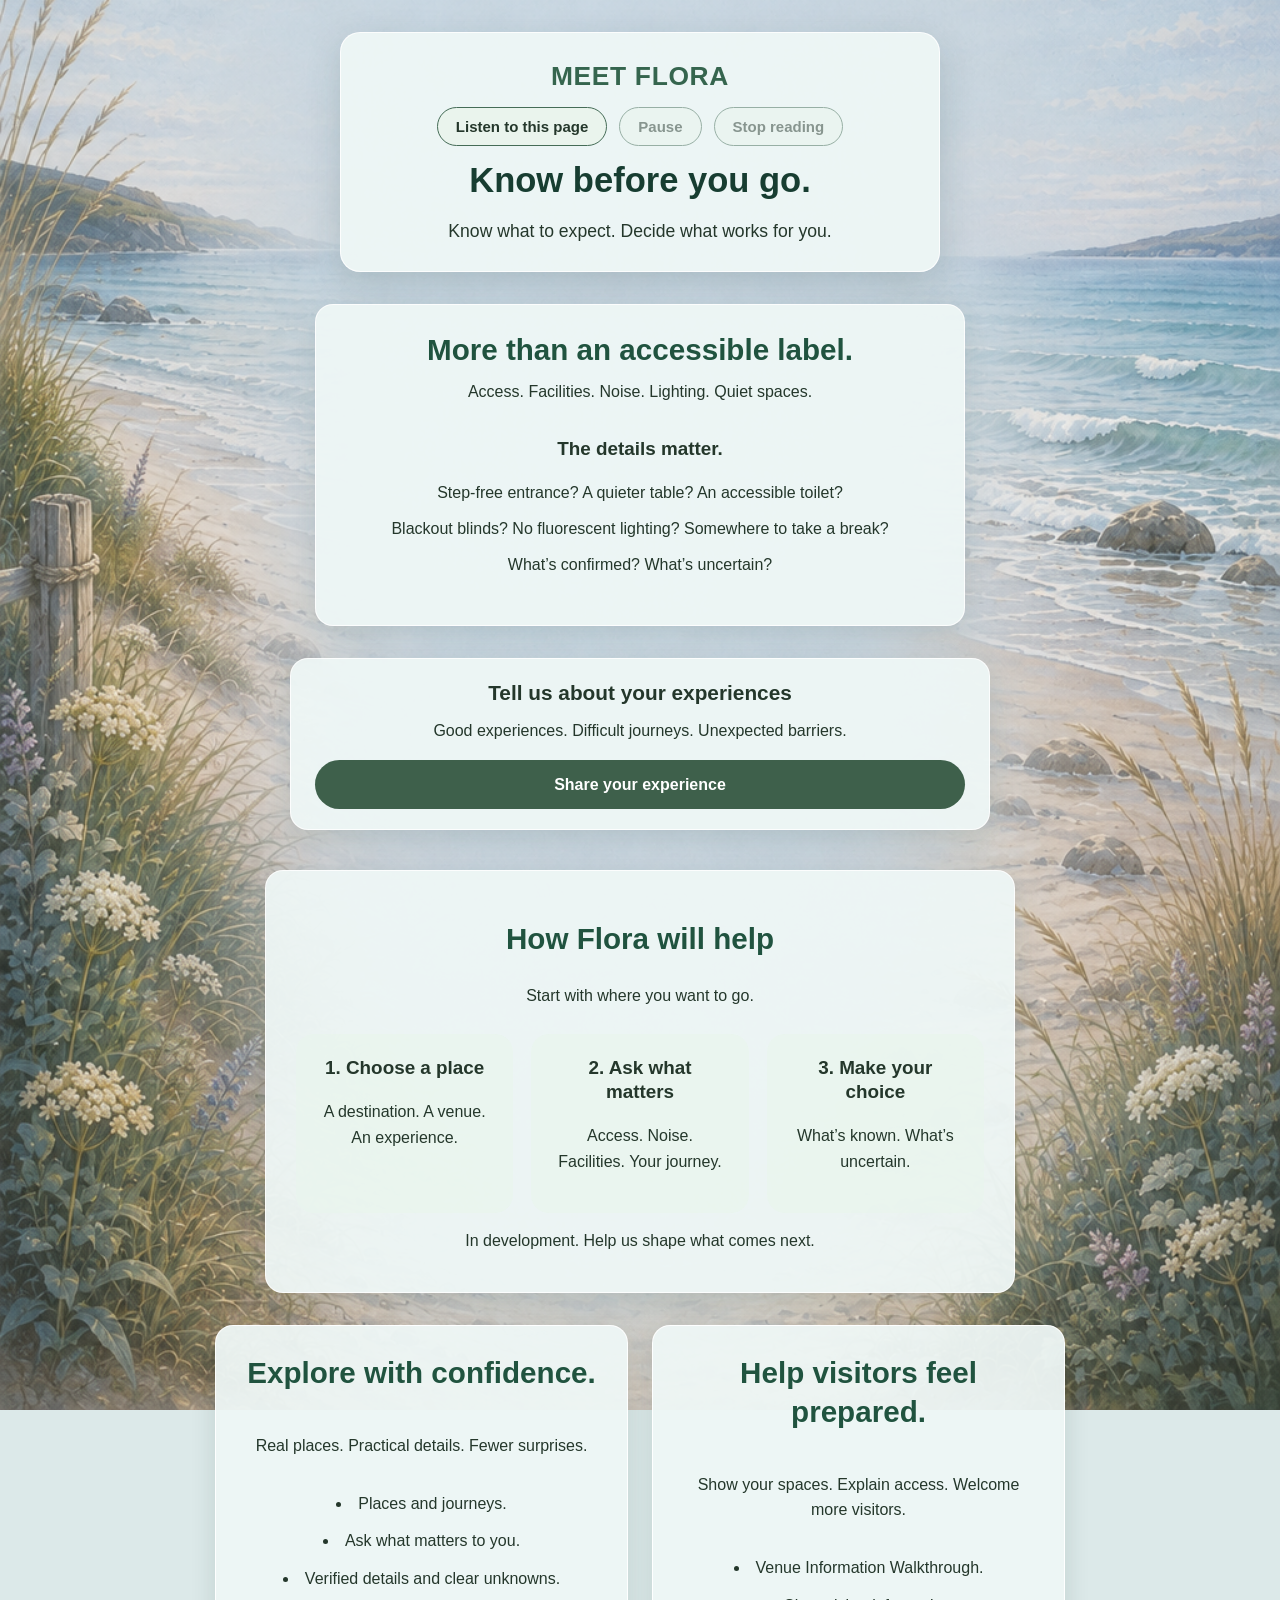
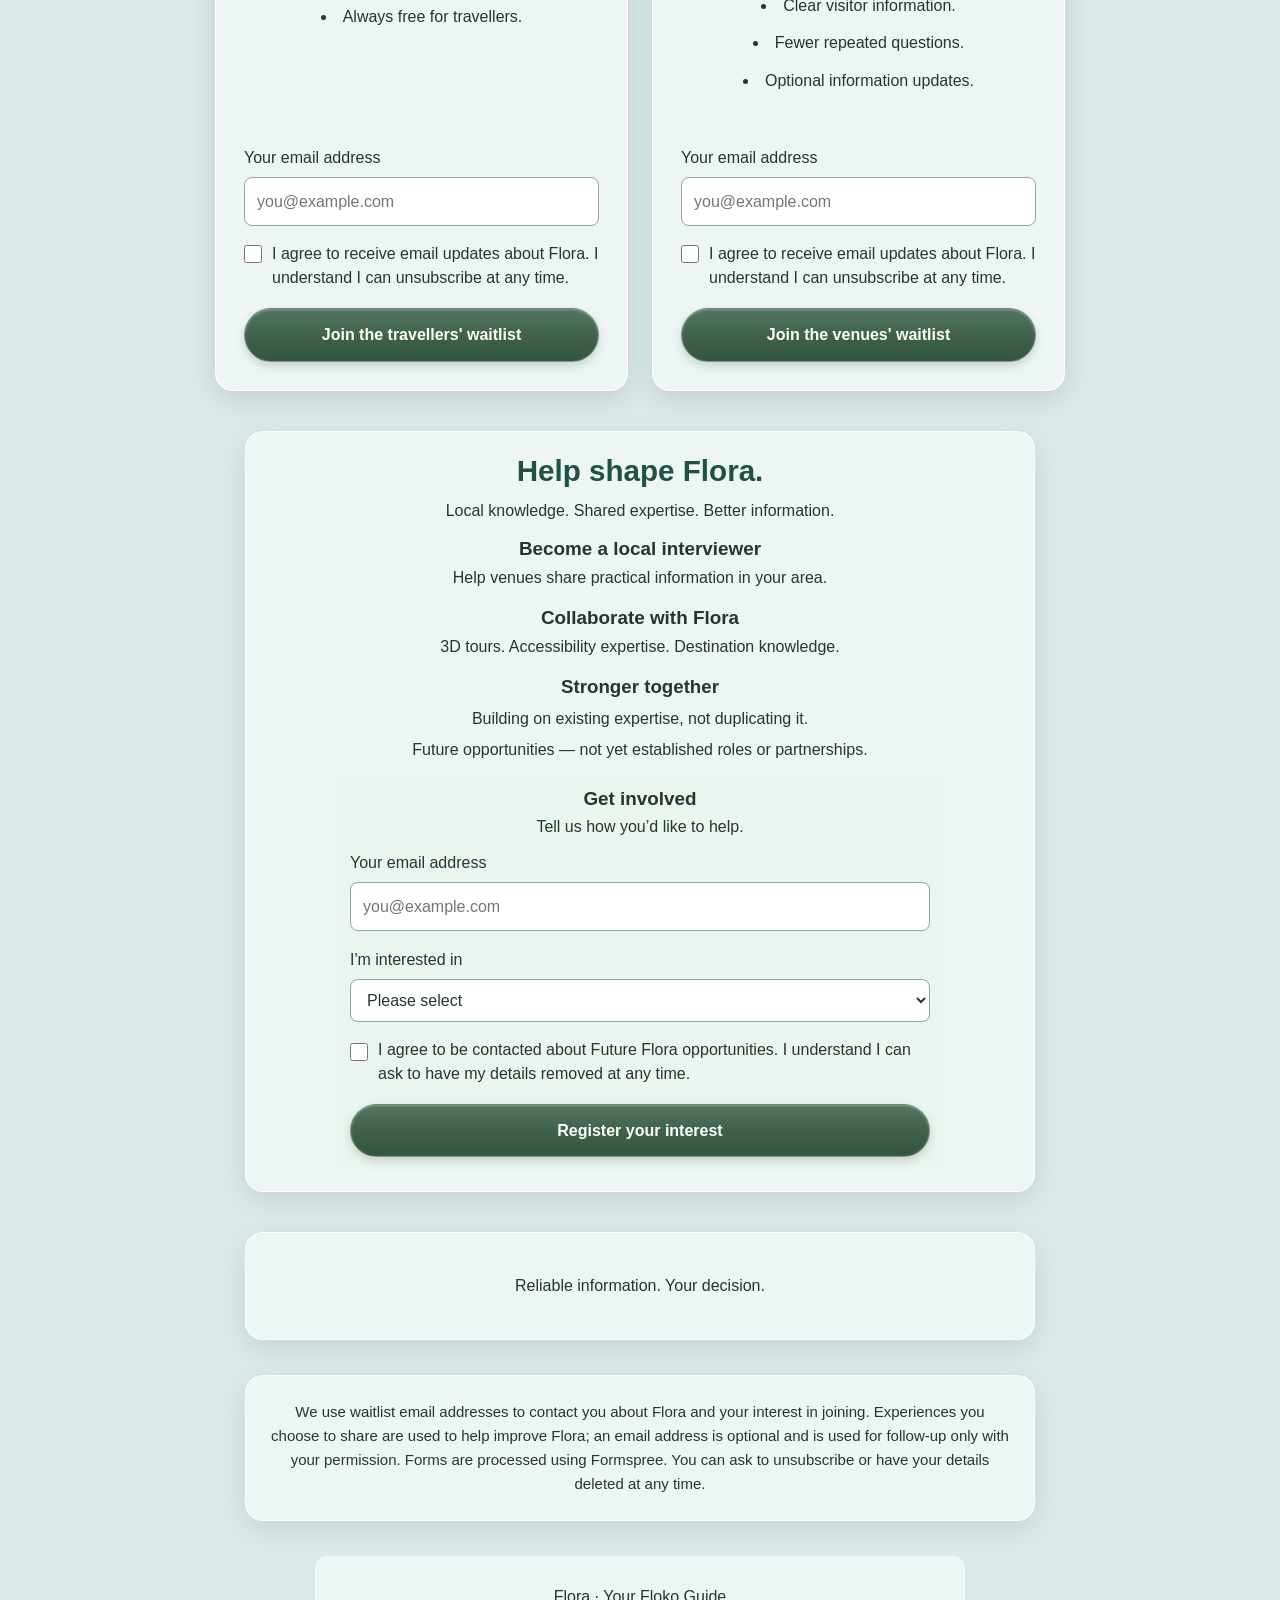
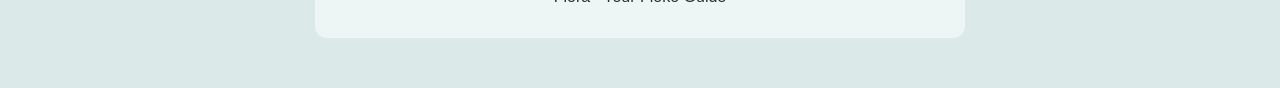
==== commit 8be96369: "Aligned and compact Added CSS styles for form alignment and compacted Help shape Flora section." ====
--- a/index.html
+++ b/index.html
@@ -680,6 +680,49 @@
 .future-registration .waitlist-consent span {
     text-align: left;
 }
+
+
+/* Final targeted refinements: retain all existing panel widths and positions. */
+/* Form content is left-aligned, while the surrounding panel headings stay centred. */
+main.landing .flora-form,
+main.landing .flora-form label,
+main.landing .flora-form input[type="email"],
+main.landing .flora-form select,
+main.landing .flora-form textarea,
+main.landing .flora-form .waitlist-consent span {
+    text-align: left !important;
+}
+main.landing .flora-form .waitlist-consent {
+    justify-content: flex-start;
+    text-align: left !important;
+}
+main.landing .flora-form .waitlist-consent input[type="checkbox"] {
+    flex-shrink: 0;
+}
+
+/* Compact only the Help shape Flora section, without altering its outer width. */
+main.landing > section.future-flora {
+    padding-top: 20px;
+    padding-bottom: 20px;
+}
+main.landing > section.future-flora > h2 { margin: 0 0 7px; }
+main.landing > section.future-flora > p { margin: 6px auto; }
+main.landing > section.future-flora .future-grid {
+    gap: 5px;
+    margin: 10px auto 4px;
+}
+main.landing > section.future-flora .future-item { padding: 2px 8px; }
+main.landing > section.future-flora .future-item h3 { margin: 2px 0 3px; }
+main.landing > section.future-flora .future-item p { margin: 2px 0 5px; }
+main.landing > section.future-flora > h3 { margin: 9px 0 3px; }
+main.landing > section.future-flora > .future-note { margin: 5px auto 8px; }
+main.landing > section.future-flora .future-registration {
+    margin-top: 10px;
+    padding: 14px 20px;
+}
+main.landing > section.future-flora .future-registration h3 { margin: 0 0 3px; }
+main.landing > section.future-flora .future-registration > p { margin: 0 0 8px; }
+main.landing > section.future-flora .future-registration .flora-form { margin-top: 10px; }
 
 </style>
 </head>
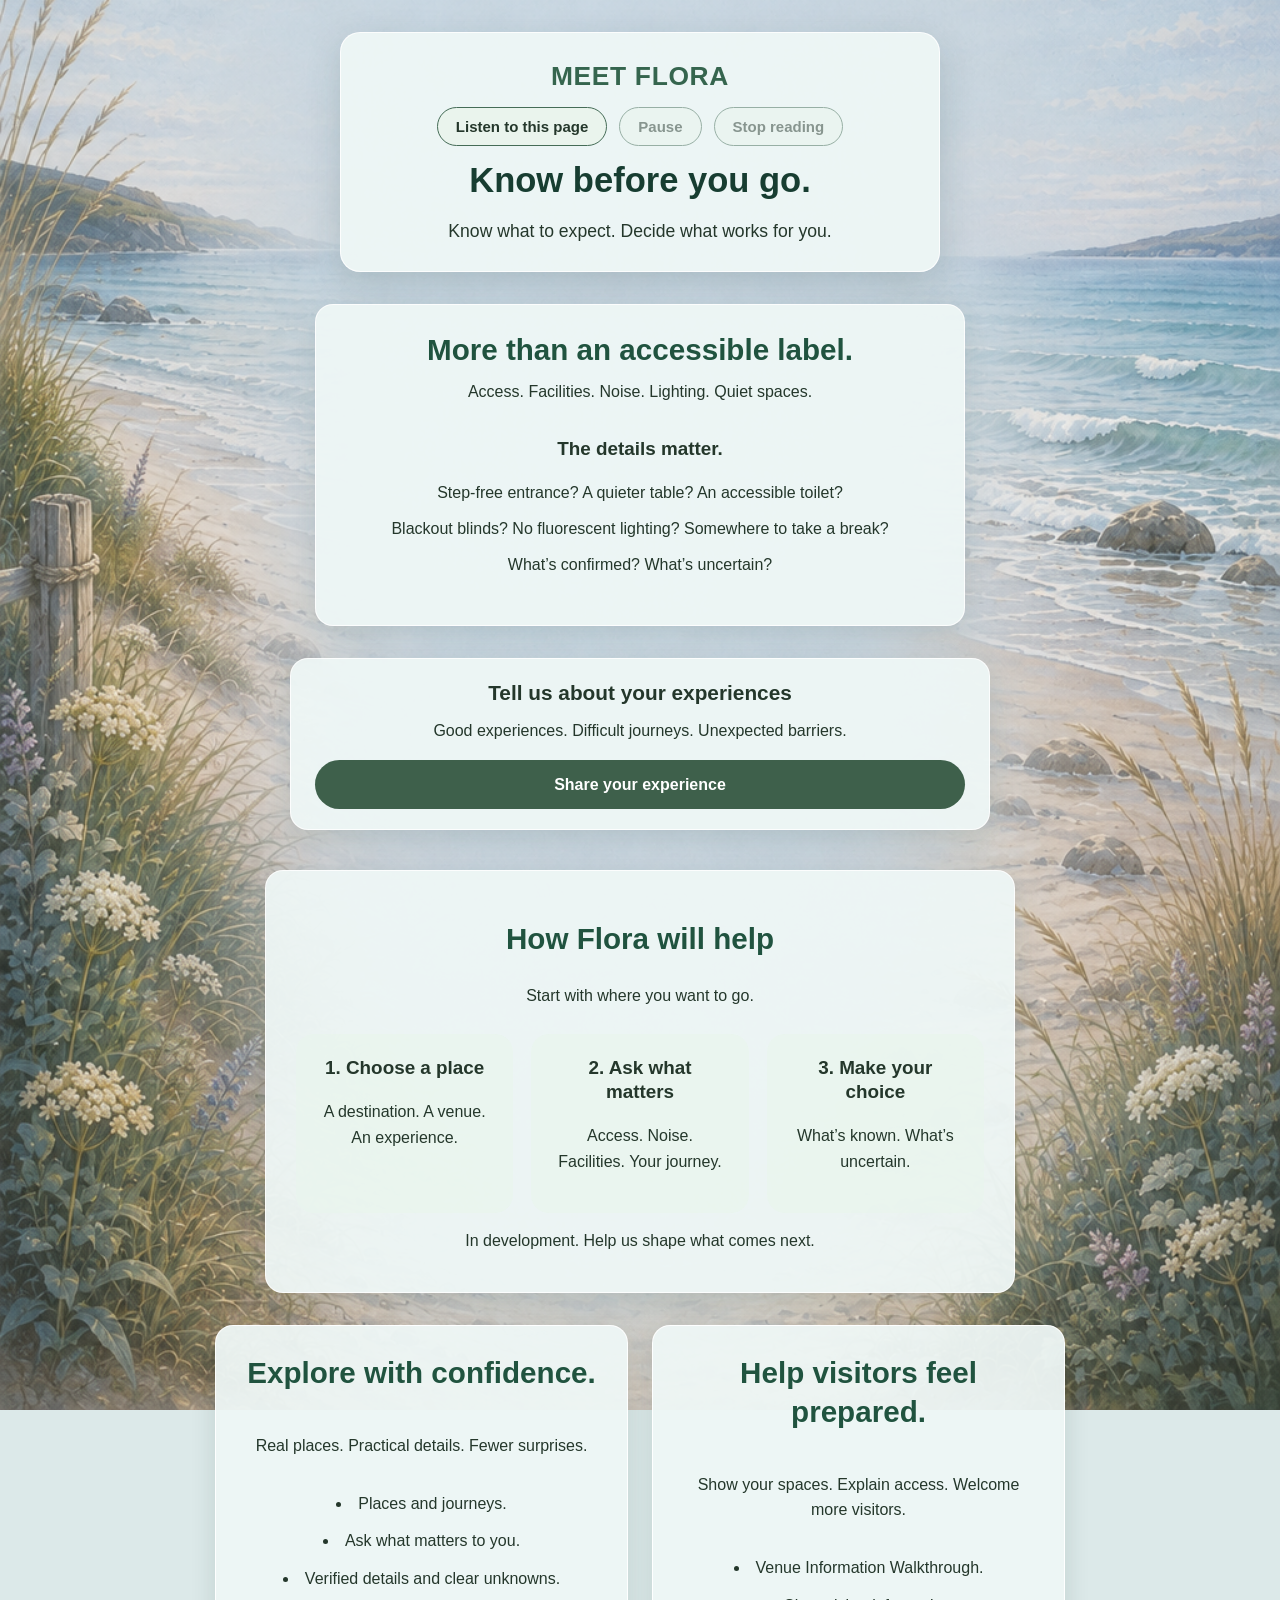
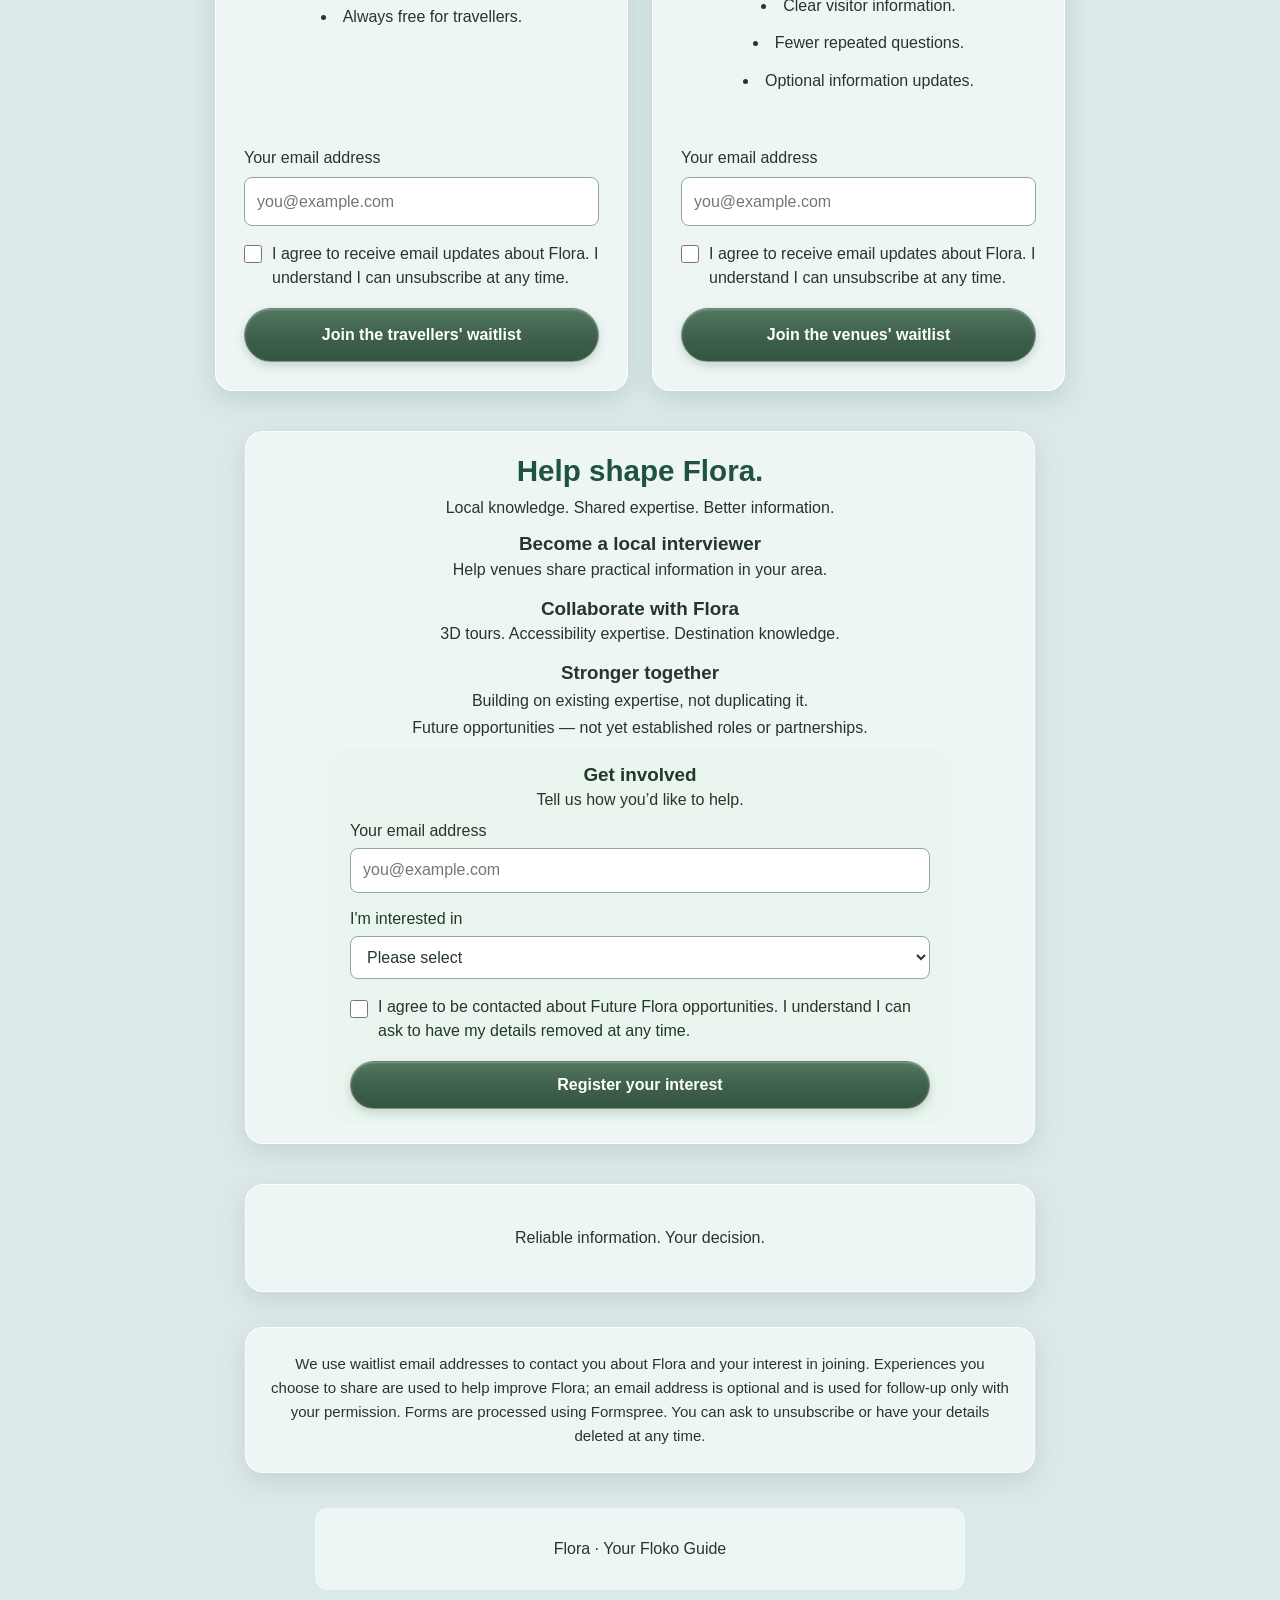
==== commit 6cd8ce31: "Reduce spacing in future grid and registration styles Adjusted spacing and margins for future items " ====
--- a/index.html
+++ b/index.html
@@ -621,37 +621,49 @@
 /* HELP SHAPE FLORA — COMPACT SPACING */
 
 .future-grid {
-    gap: 12px;
-    margin: 12px auto;
+    gap: 4px;
+    margin: 6px auto;
 }
 
 .future-item {
-    padding: 8px 12px;
+    padding: 2px 12px;
 }
 
 .future-item h3 {
-    margin: 6px 0;
+    margin: 2px 0;
 }
 
 .future-item p {
+    margin: 2px 0;
+}
+
+.future-note {
     margin: 4px 0;
 }
 
-.future-note {
-    margin: 8px 0;
-}
-
 .future-registration {
-    margin-top: 14px;
-    padding: 16px 20px;
+    margin-top: 8px;
+    padding: 12px 20px;
 }
 
 .future-registration h3 {
+    margin: 0 0 4px;
+}
+
+.future-registration p {
     margin: 0 0 6px;
 }
 
-.future-registration p {
-    margin: 0 0 12px;
+/* Tighter line spacing in Help shape Flora */
+.future-flora {
+    line-height: 1.3;
+}
+
+.future-flora > h2,
+.future-flora > h3,
+.future-flora > p {
+    margin-top: 6px;
+    margin-bottom: 6px;
 }
 
 /* LEFT-ALIGN THE FORM, NOT THE HEADINGS */
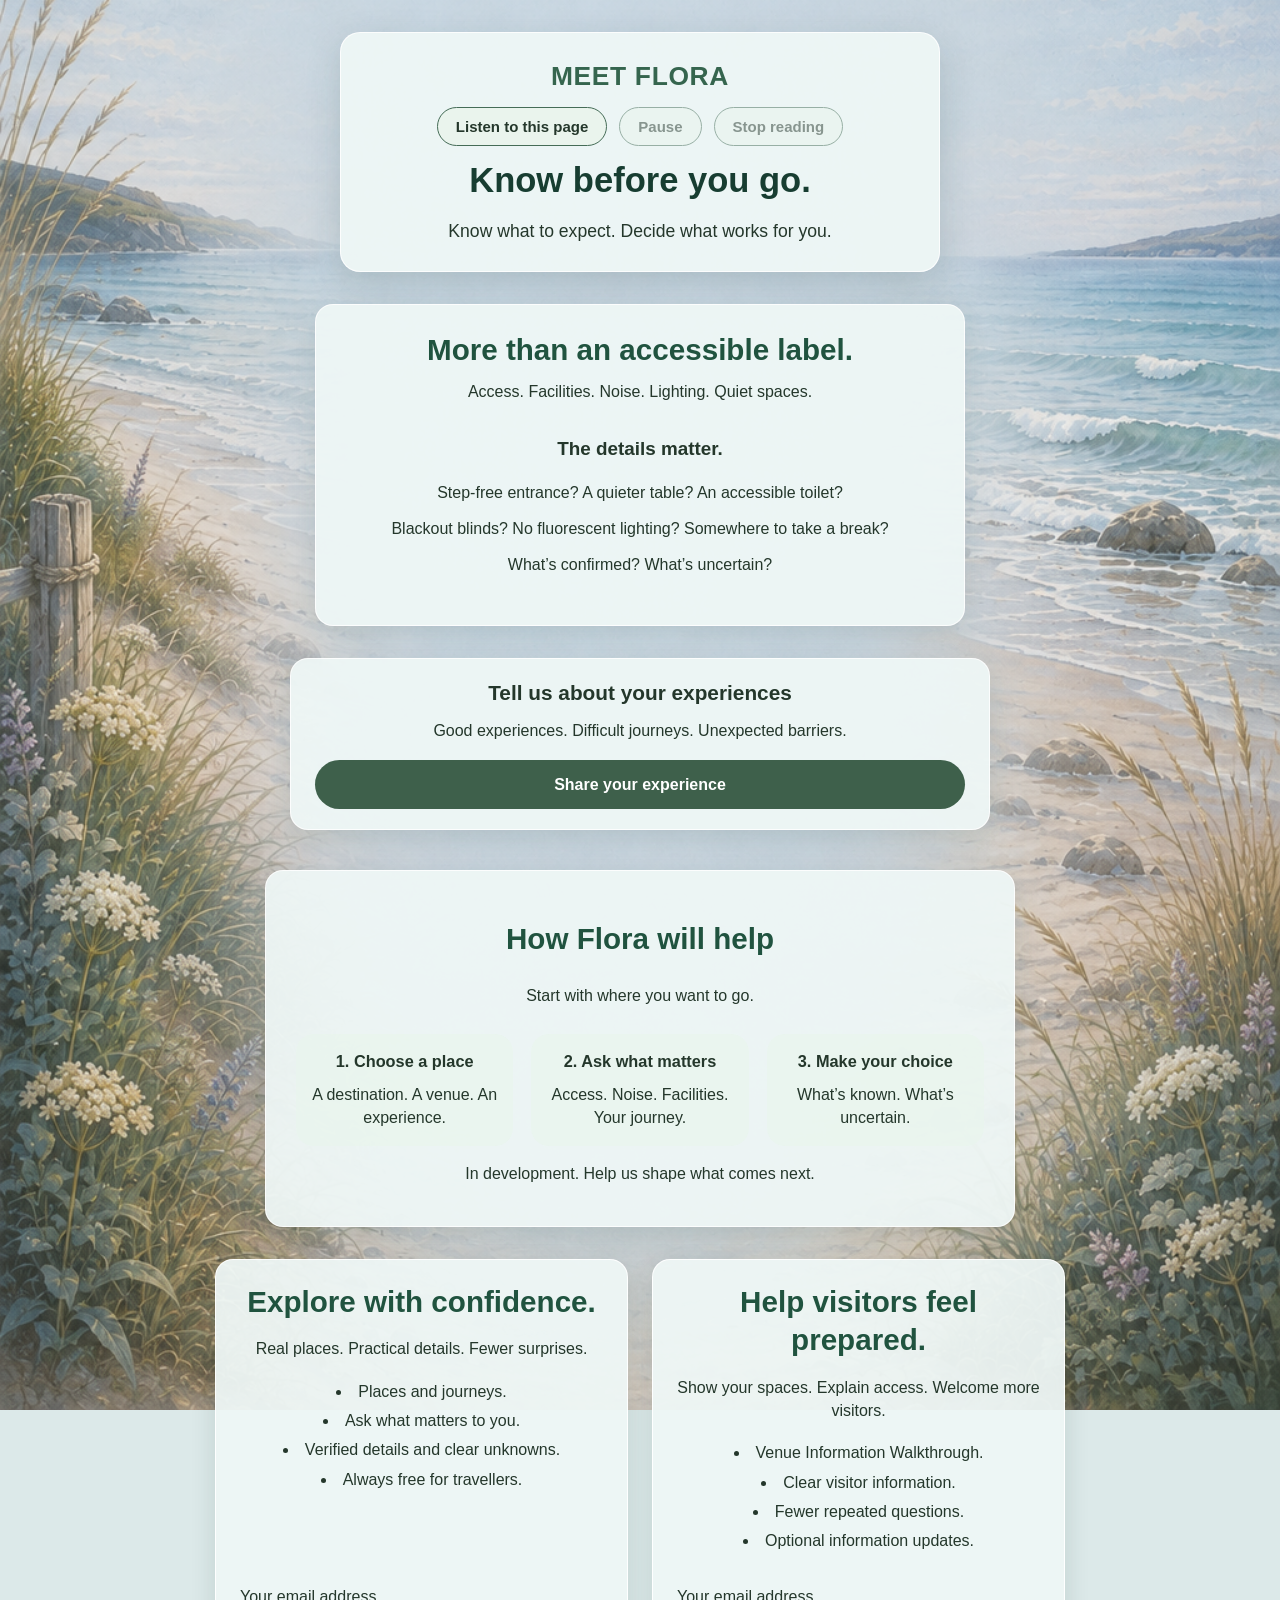
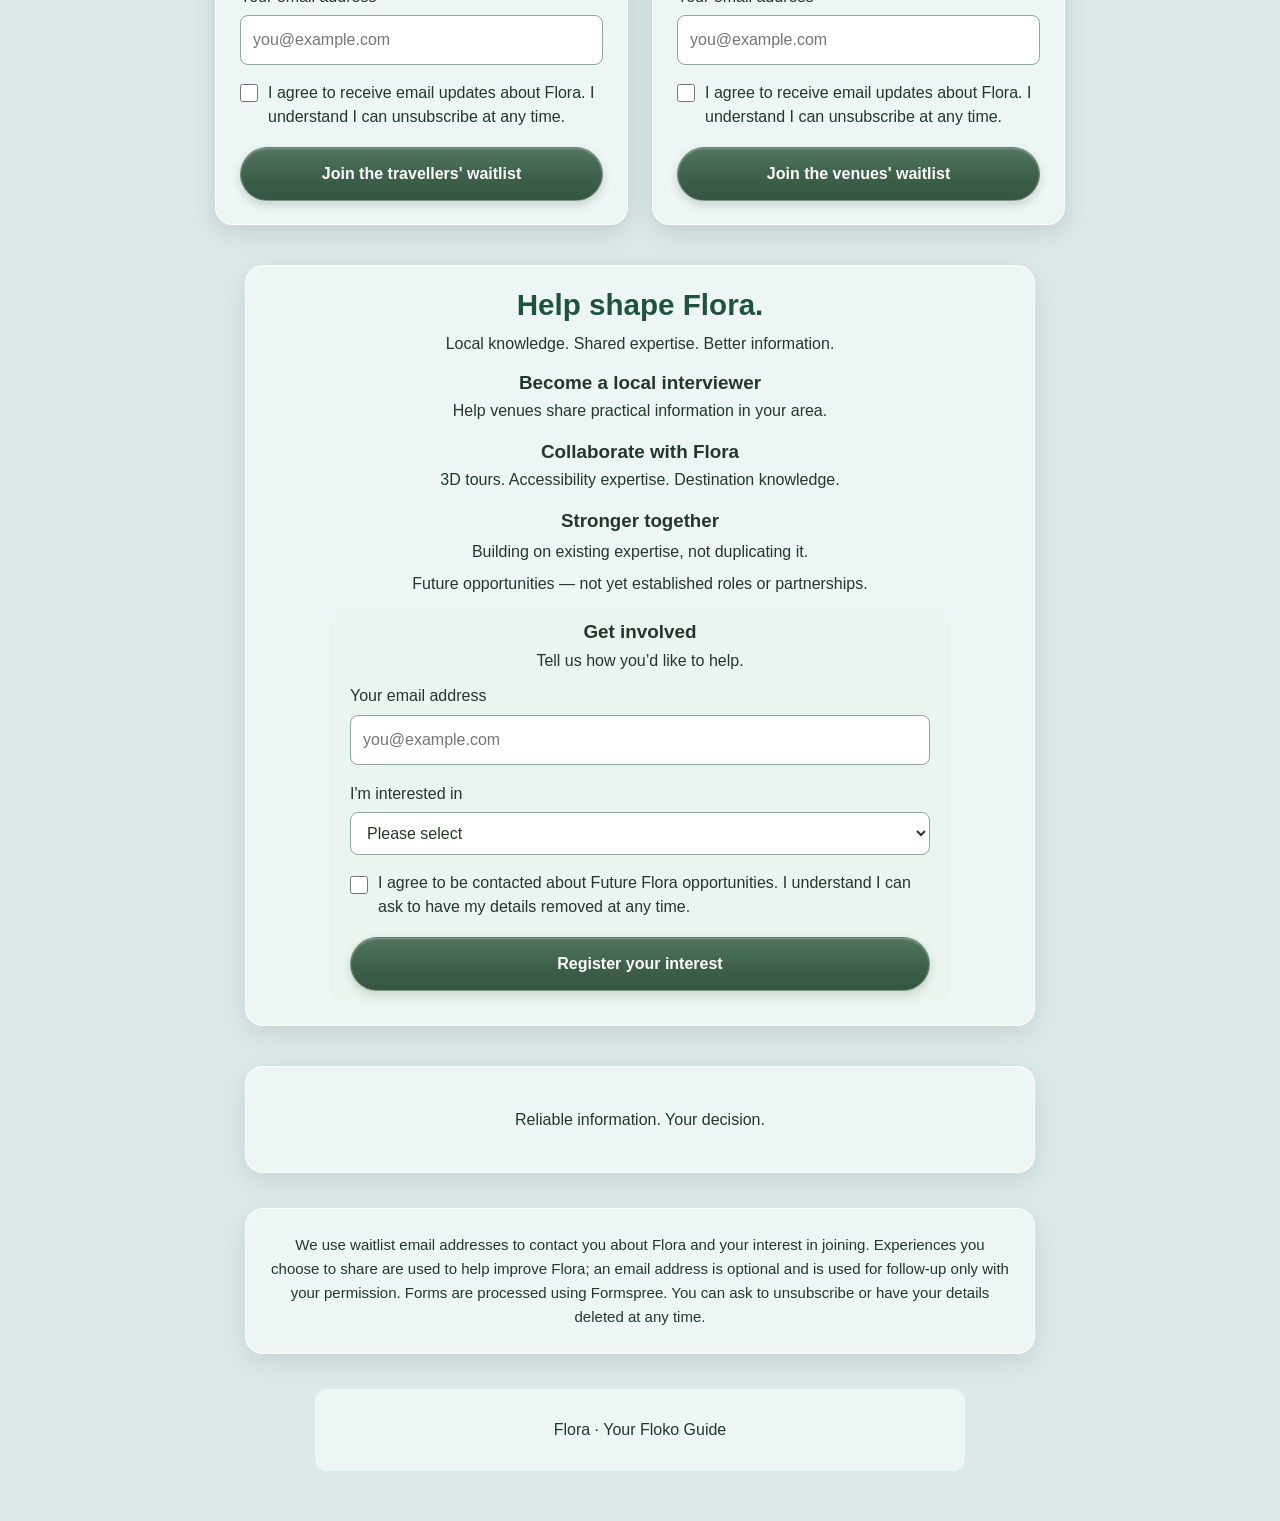
==== commit bfff4a63: "Polished Updated spacing and padding for various elements in the future grid and registration sectio" ====
--- a/index.html
+++ b/index.html
@@ -621,49 +621,37 @@
 /* HELP SHAPE FLORA — COMPACT SPACING */
 
 .future-grid {
-    gap: 4px;
-    margin: 6px auto;
+    gap: 12px;
+    margin: 12px auto;
 }
 
 .future-item {
-    padding: 2px 12px;
+    padding: 8px 12px;
 }
 
 .future-item h3 {
-    margin: 2px 0;
+    margin: 6px 0;
 }
 
 .future-item p {
-    margin: 2px 0;
+    margin: 4px 0;
 }
 
 .future-note {
-    margin: 4px 0;
+    margin: 8px 0;
 }
 
 .future-registration {
-    margin-top: 8px;
-    padding: 12px 20px;
+    margin-top: 14px;
+    padding: 16px 20px;
 }
 
 .future-registration h3 {
-    margin: 0 0 4px;
+    margin: 0 0 6px;
 }
 
 .future-registration p {
-    margin: 0 0 6px;
-}
-
-/* Tighter line spacing in Help shape Flora */
-.future-flora {
-    line-height: 1.3;
-}
-
-.future-flora > h2,
-.future-flora > h3,
-.future-flora > p {
-    margin-top: 6px;
-    margin-bottom: 6px;
+    margin: 0 0 12px;
 }
 
 /* LEFT-ALIGN THE FORM, NOT THE HEADINGS */
@@ -735,6 +723,30 @@
 main.landing > section.future-flora .future-registration h3 { margin: 0 0 3px; }
 main.landing > section.future-flora .future-registration > p { margin: 0 0 8px; }
 main.landing > section.future-flora .future-registration .flora-form { margin-top: 10px; }
+
+
+/* FINAL POLISH: improve the three steps without changing panel widths. */
+@media (min-width: 681px) {
+  main.landing .landing-step { padding: 17px 12px; }
+  main.landing .landing-step h3 {
+    font-size: 1.02rem;
+    line-height: 1.25;
+    margin: 0 0 12px;
+  }
+  main.landing .landing-step p { margin: 0; line-height: 1.45; }
+}
+
+/* Make the travellers and venues sections easier to scan. */
+main.landing .landing-panel { padding: 23px 24px; }
+main.landing .landing-panel h2 { margin-bottom: 12px; }
+main.landing .landing-panel > p { margin: 4px 0 12px; line-height: 1.45; }
+main.landing .landing-panel ul { margin: 8px 0 12px; }
+main.landing .landing-panel li { margin-bottom: 7px; line-height: 1.4; }
+main.landing .landing-panel .flora-form { padding-top: 12px; }
+@media (max-width: 680px) {
+  main.landing .landing-step h3 { font-size: 1.1rem; }
+  main.landing .landing-panel { padding: 20px; }
+}
 
 </style>
 </head>
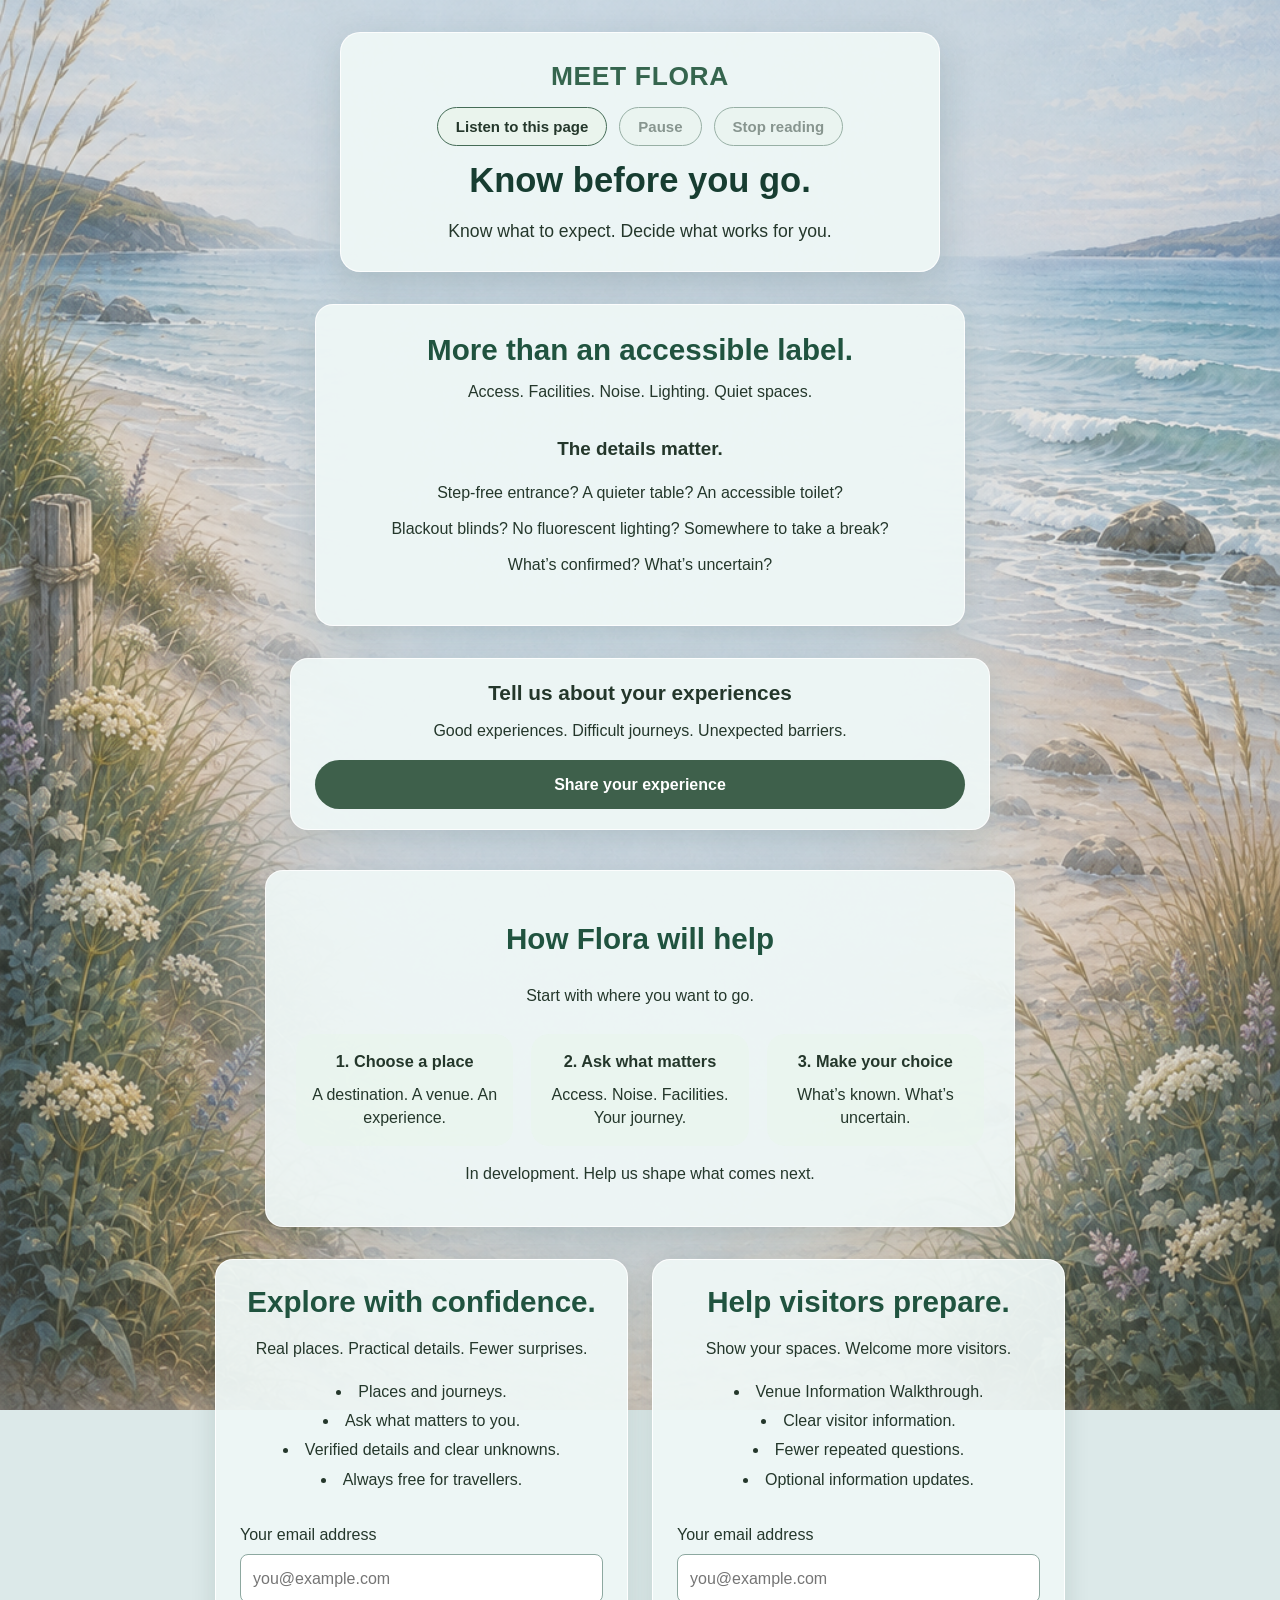
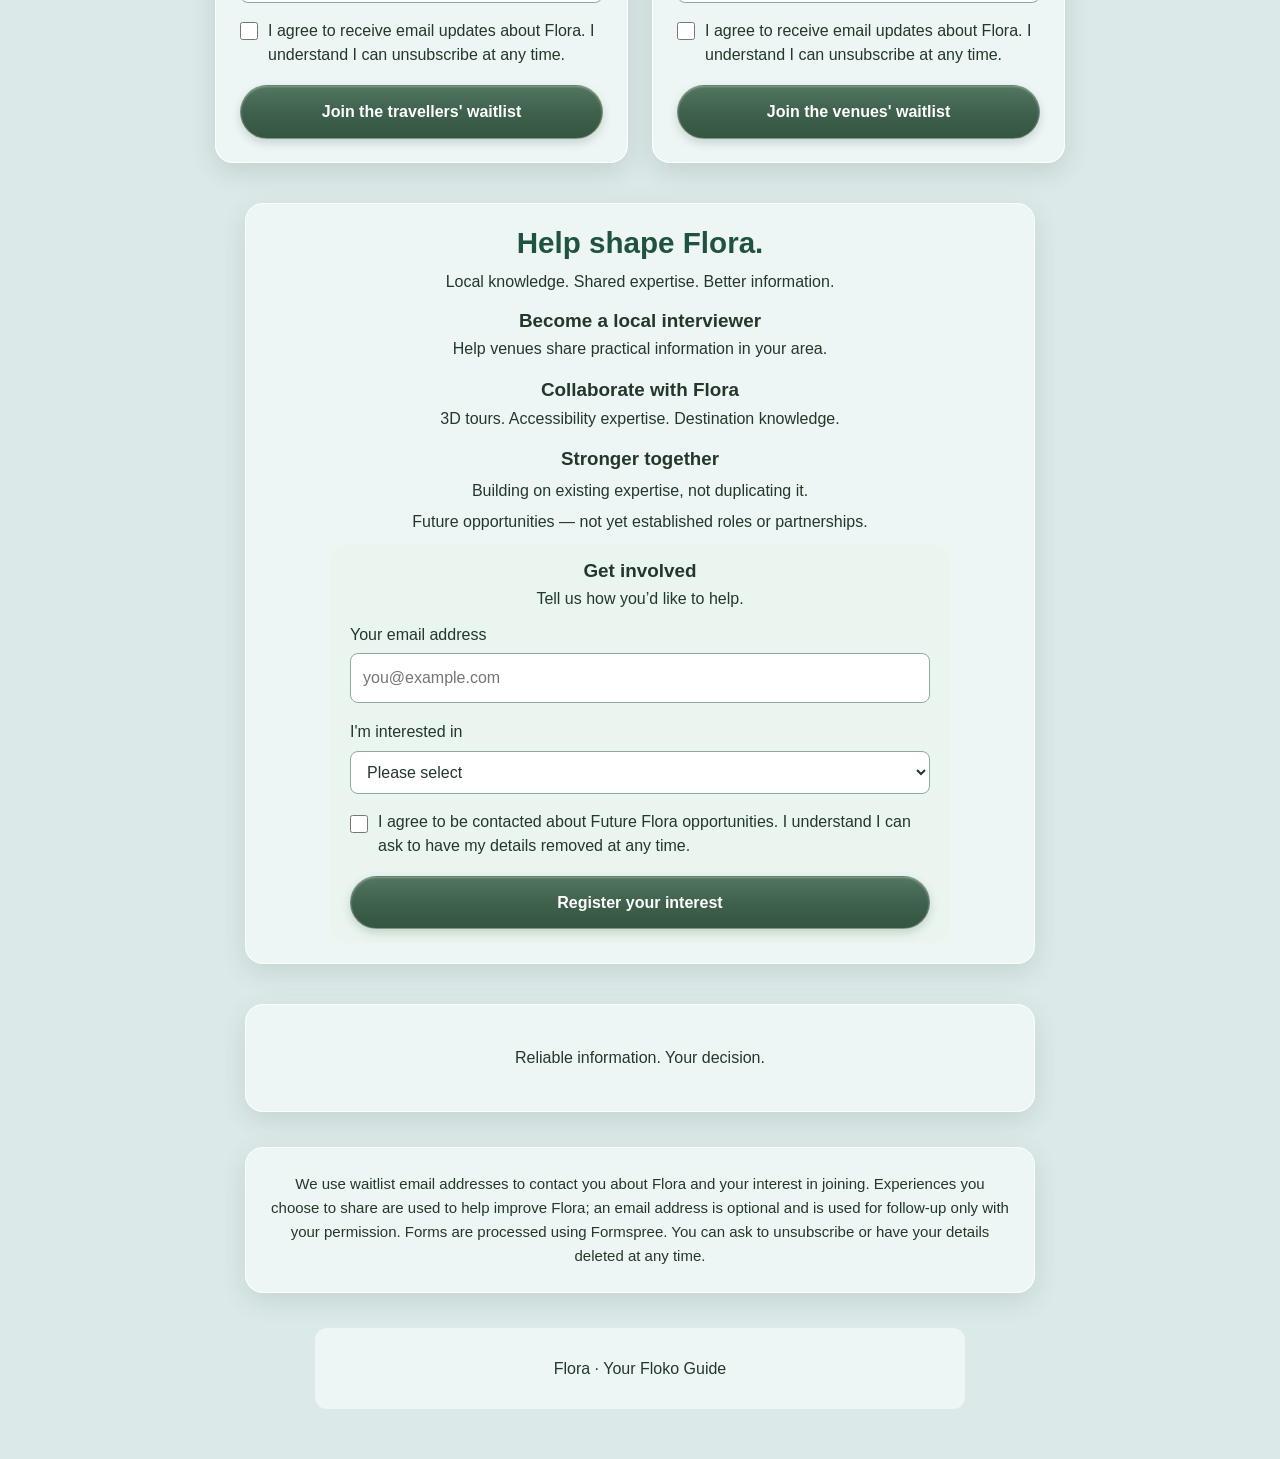
==== commit a4ca32fd: "Update heading and paragraph text for clarity" ====
--- a/index.html
+++ b/index.html
@@ -854,8 +854,8 @@
 </form>
 </section>
 <section class="landing-panel">
-<h2>Help visitors feel prepared.</h2>
-<p>Show your spaces. Explain access. Welcome more visitors.</p>
+<h2>Help visitors prepare.</h2>
+<p>Show your spaces. Welcome more visitors.</p>
 <ul>
 <li>Venue Information Walkthrough.</li>
 <li>Clear visitor information.</li>
